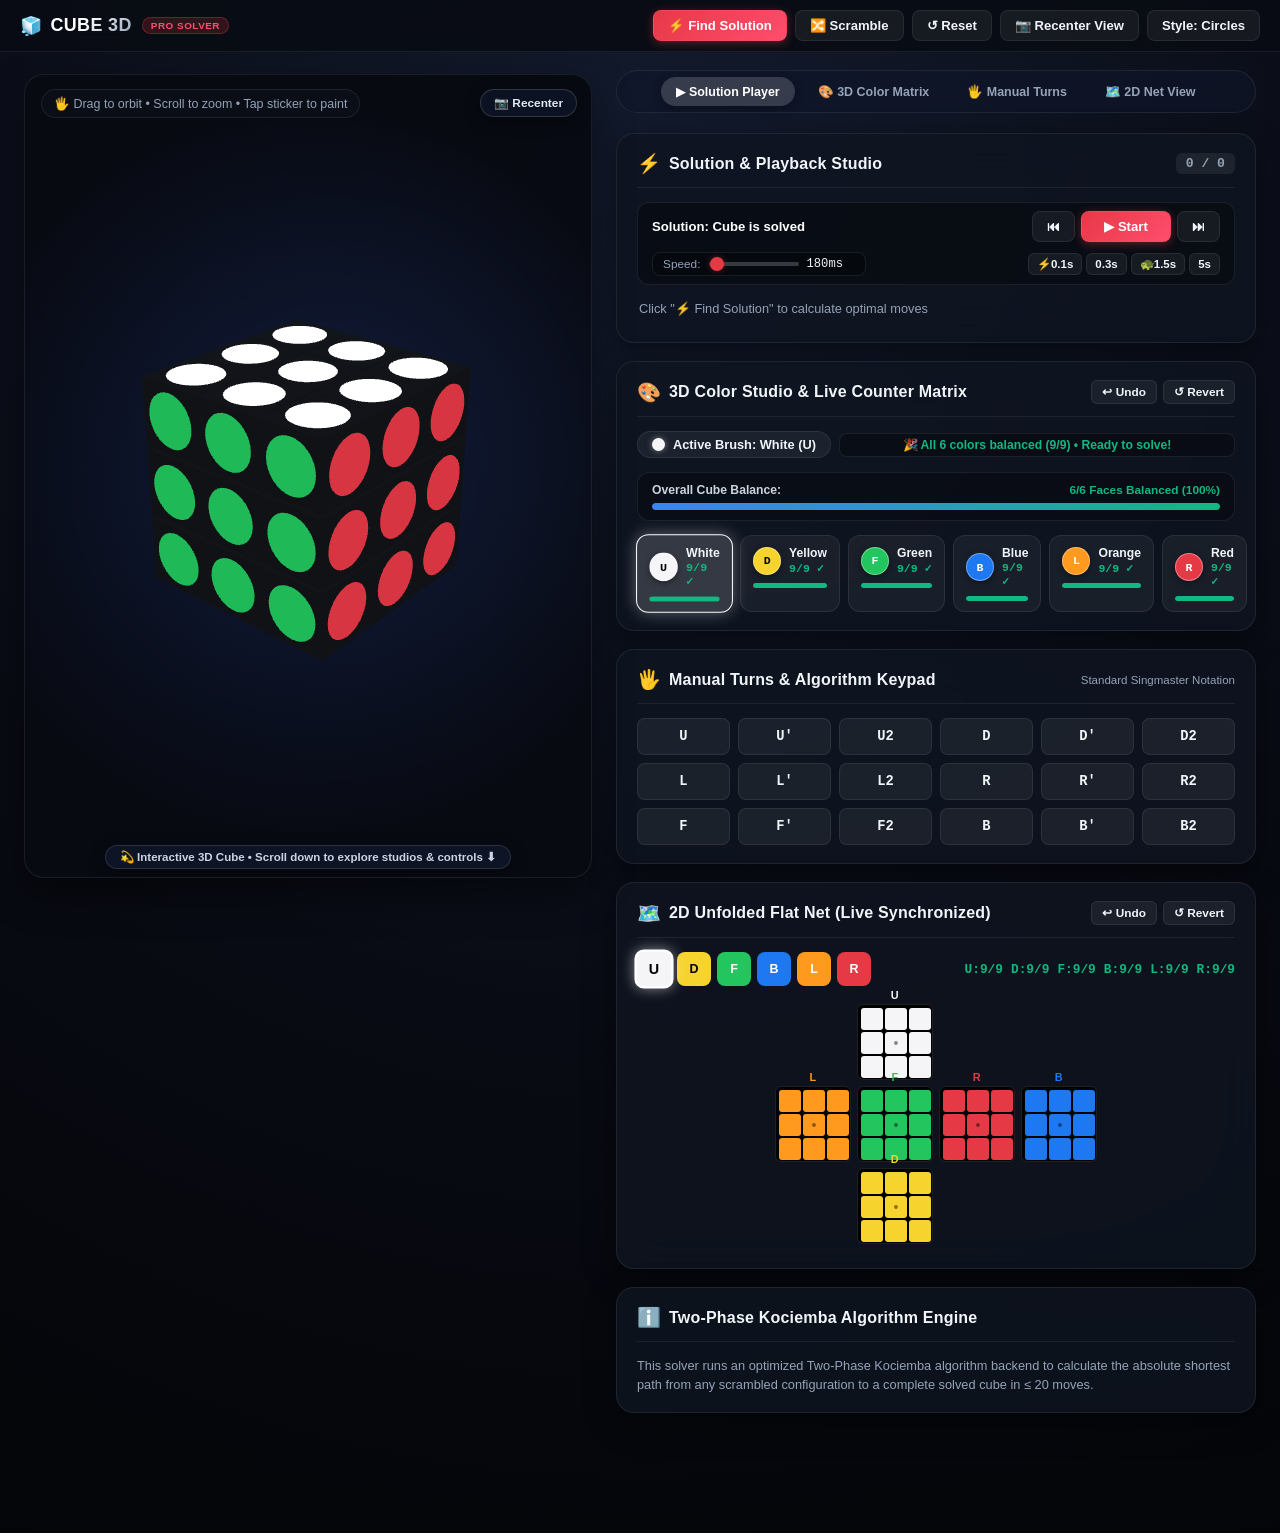
==== web/index.html @ a31930e6 "Fix 3D cube viewport at top while scrolling dynamic studio cards" ====
<!DOCTYPE html>
<html lang="en">
<head>
  <meta charset="UTF-8">
  <meta name="viewport" content="width=device-width, initial-scale=1.0, maximum-scale=1.0, user-scalable=no, viewport-fit=cover">
  <title>3D Rubik's Cube Solver &amp; Studio</title>
  <link rel="icon" href="data:image/svg+xml,<svg xmlns=%22http://www.w3.org/2000/svg%22 viewBox=%220 0 100 100%22><text y=%22.9em%22 font-size=%2290%22>🧊</text></svg>">
  <link rel="stylesheet" href="css/style.css?v=2.6">
</head>
<body>

  <!-- Sticky Top Navigation Bar -->
  <header>
    <div class="logo-group">
      <h1>🧊 <span class="logo-text">CUBE 3D</span></h1>
      <span class="logo-badge">PRO SOLVER</span>
    </div>

    <!-- Desktop Header Actions -->
    <div class="header-actions hide-mobile">
      <button class="btn btn-primary" id="btn-solve-desktop" onclick="app.solveCube()" title="Calculate optimal solution">
        ⚡ Find Solution
      </button>
      <button class="btn" onclick="app.scramble()" title="Scramble with 20 random moves">
        🔀 Scramble
      </button>
      <button class="btn" onclick="app.reset()" title="Reset cube to solved state">
        ↺ Reset
      </button>
      <button class="btn" onclick="app.cube3d.resetView()" title="Reset 3D camera angle">
        📷 Recenter View
      </button>
      <button class="btn" id="btn-sticker-style" onclick="app.toggleStickerStyle()">
        Style: Circles
      </button>
    </div>

    <!-- Mobile Header Actions -->
    <div class="header-actions show-mobile mobile-top-bar">
      <button class="btn btn-primary btn-solve-glow" id="btn-solve" onclick="app.solveCube()" title="Calculate optimal solution">
        ⚡ Solve
      </button>
      <button class="btn btn-icon" onclick="app.scramble()" title="Scramble Cube">
        🔀
      </button>
      <button class="btn btn-icon" id="btn-mobile-menu" onclick="app.toggleMobileMenu()" title="More Options">
        ⚙️
      </button>
    </div>

    <!-- Mobile Dropdown Menu -->
    <div id="mobile-menu-popup" class="mobile-menu-popup">
      <button class="mobile-menu-item" onclick="app.reset(); app.closeMobileMenu();">
        ↺ Reset to Solved
      </button>
      <button class="mobile-menu-item" onclick="app.cube3d.resetView(); app.closeMobileMenu();">
        📷 Recenter 3D View
      </button>
      <button class="mobile-menu-item" id="btn-sticker-style-mobile" onclick="app.toggleStickerStyle(); app.closeMobileMenu();">
        🎨 Sticker Style: Circles / Squares
      </button>
    </div>
  </header>

  <!-- Page Body: Sticky 3D Cube + Scrollable Studios -->
  <div id="page-body">
    <!-- Section 1: Sticky 3D Interactive Stage -->
    <section id="hero-stage">
    <div id="canvas-container">
      <div class="canvas-hint hide-mobile">🖐️ Drag to orbit • Scroll to zoom • Tap sticker to paint</div>
      <button class="floating-cam-btn" onclick="app.cube3d.resetView()" title="Center Camera View">
        📷 Recenter
      </button>
      <div id="active-move-display">•</div>
      <div id="canvas-brush-hud" class="canvas-brush-hud" style="display:none;">
        <span class="hud-swatch-dot" id="hud-swatch-dot"></span>
        <span id="hud-brush-text">Brush: White (U) • Tap 3D sticker to paint</span>
      </div>
      <div id="toast"></div>
    </div>
    <!-- Stage Bottom Bar -->
    <div class="stage-footer">
      <div class="stage-hint-pill">
        <span>💫 Interactive 3D Cube</span> • Scroll down to explore studios &amp; controls ⬇
      </div>
    </div>
  </section>

  <!-- Section 2: Dynamic Studio Cards (Scrollable & Spacious) -->
  <main id="app-studios">

    <!-- Quick-Jump Studio Navigation Bar -->
    <nav class="studio-nav-bar">
      <button class="studio-nav-pill active" onclick="app.scrollToSection('sec-solution')">
        ▶ Solution Player
      </button>
      <button class="studio-nav-pill" onclick="app.scrollToSection('sec-colors')">
        🎨 3D Color Matrix
      </button>
      <button class="studio-nav-pill" onclick="app.scrollToSection('sec-turns')">
        🖐️ Manual Turns
      </button>
      <button class="studio-nav-pill" onclick="app.scrollToSection('sec-net')">
        🗺️ 2D Net View
      </button>
    </nav>

    <!-- Studio Card 1: Solution & Playback Studio -->
    <article class="studio-card" id="sec-solution">
      <div class="studio-card-header">
        <div class="card-title-group">
          <span class="card-icon">⚡</span>
          <h2>Solution &amp; Playback Studio</h2>
        </div>
        <span class="solution-step" id="solution-step-label">0 / 0</span>
      </div>

      <div class="solution-bar-container">
        <div class="solution-bar">
          <span class="solution-info" id="solution-info-label">Solution: Ready</span>

          <div class="playback-btn-group">
            <button class="btn" onclick="app.player.stepBackward()" title="Step Backward">⏮</button>
            <button class="btn btn-primary" id="btn-play-pause" onclick="app.player.togglePlay()">▶ Start</button>
            <button class="btn" onclick="app.player.stepForward()" title="Step Forward">⏭</button>
          </div>

          <div class="speed-control">
            <label for="speed-slider" style="font-size: 0.74rem; color: var(--text-muted);">Speed:</label>
            <input type="range" class="speed-slider" id="speed-slider" min="50" max="10000" step="50" value="300">
            <span class="speed-val" id="speed-val">300ms</span>
          </div>

          <div class="speed-presets">
            <button class="btn btn-preset" onclick="app.player.setSpeed(100)">⚡0.1s</button>
            <button class="btn btn-preset" onclick="app.player.setSpeed(300)">0.3s</button>
            <button class="btn btn-preset" onclick="app.player.setSpeed(1500)">🐢1.5s</button>
            <button class="btn btn-preset hide-mobile" onclick="app.player.setSpeed(5000)">5s</button>
          </div>
        </div>

        <!-- Scrollable Move Badges Timeline -->
        <div class="moves-badges-wrapper">
          <div class="moves-badges" id="moves-badges-list">
            <span style="color: var(--text-muted); font-size: 0.8rem;">Click "⚡ Find Solution" to calculate optimal moves</span>
          </div>
        </div>
      </div>
    </article>

    <!-- Studio Card 2: Interactive 3D Color Matrix & Live Counter Hub -->
    <article class="studio-card" id="sec-colors">
      <div class="studio-card-header">
        <div class="card-title-group">
          <span class="card-icon">🎨</span>
          <h2>3D Color Studio &amp; Live Counter Matrix</h2>
        </div>
        <div class="paint3d-actions">
          <button class="btn btn-sm" id="btn-undo-3d" onclick="app.painter.undo()" disabled title="Undo last paint">↩ Undo</button>
          <button class="btn btn-sm" id="btn-revert-3d" onclick="app.painter.revertAll()" disabled title="Revert all stickers">↺ Revert</button>
        </div>
      </div>

      <!-- Active Brush & Balance Guidance Banner -->
      <div class="paint3d-top-bar">
        <div class="paint3d-brush-pill" id="paint3d-brush-info">
          <span class="brush-dot" id="brush-dot" style="background:#f5f5f7;"></span>
          <span class="brush-title" id="brush-title">Active Brush: <strong>White (U)</strong></span>
        </div>
        <div class="paint3d-balance-bar" id="paint3d-balance-msg">
          <span class="status-ok">🎉 All 6 colors balanced (9/9) • Ready to solve!</span>
        </div>
      </div>

      <!-- Overall 6-Face Balance Progress Bar -->
      <div class="total-balance-meter-container">
        <div class="total-balance-header">
          <span style="font-size: 0.76rem; font-weight: 700; color: #cbd5e1;">Overall Cube Balance:</span>
          <span style="font-size: 0.74rem; font-weight: 700; color: #10b981;" id="total-balance-label">6/6 Faces Balanced (100%)</span>
        </div>
        <div class="total-balance-track">
          <div class="total-balance-fill" id="total-balance-fill" style="width: 100%;"></div>
        </div>
      </div>

      <!-- 6 Interactive Color Cards with Dynamic Progress Meters -->
      <div class="paint3d-cards-grid" id="paint3d-cards-grid"></div>
    </article>

    <!-- Studio Card 3: Manual Turns Keypad -->
    <article class="studio-card" id="sec-turns">
      <div class="studio-card-header">
        <div class="card-title-group">
          <span class="card-icon">🖐️</span>
          <h2>Manual Turns &amp; Algorithm Keypad</h2>
        </div>
        <span style="font-size: 0.72rem; color: var(--text-muted);">Standard Singmaster Notation</span>
      </div>
      <div class="moves-grid-container">
        <div class="moves-grid" id="moves-grid"></div>
      </div>
    </article>

    <!-- Studio Card 4: 2D Flat Unfolded Net (Live Sync) -->
    <article class="studio-card" id="sec-net">
      <div class="studio-card-header">
        <div class="card-title-group">
          <span class="card-icon">🗺️</span>
          <h2>2D Unfolded Flat Net (Live Synchronized)</h2>
        </div>
        <div style="display: flex; gap: 6px;">
          <button class="btn btn-sm" id="btn-undo-paint" onclick="app.painter.undo()" disabled title="Undo last paint">↩ Undo</button>
          <button class="btn btn-sm" id="btn-revert-paint" onclick="app.painter.revertAll()" disabled title="Revert all stickers">↺ Revert</button>
        </div>
      </div>

      <div class="net-2d-embedded">
        <!-- Palette & Counters -->
        <div class="net-2d-header-row">
          <div class="paint-palette" id="palette-container"></div>
          <div class="paint-counters" id="counters-container"></div>
        </div>
        <!-- 2D Unfolded Net Grid -->
        <div id="net-2d-container"></div>
      </div>
    </article>

    <!-- Studio Card 5: Engine & Info -->
    <article class="studio-card card-info">
      <div class="studio-card-header">
        <div class="card-title-group">
          <span class="card-icon">ℹ️</span>
          <h2>Two-Phase Kociemba Algorithm Engine</h2>
        </div>
      </div>
      <p style="font-size: 0.8rem; color: var(--text-muted); line-height: 1.5;">
        This solver runs an optimized Two-Phase Kociemba algorithm backend to calculate the absolute shortest path from any scrambled configuration to a complete solved cube in ≤ 20 moves.
      </p>
    </article>

  </main>
  </div> <!-- /#page-body -->

  <!-- Floating Mobile Quick-Action Dock -->
  <aside class="floating-mobile-dock show-mobile">
    <button class="dock-btn dock-btn-primary" onclick="app.solveCube()" title="Solve Cube">
      ⚡ Solve
    </button>
    <button class="dock-btn" onclick="app.player.togglePlay()" title="Play / Pause">
      ▶ Play
    </button>
    <button class="dock-btn" onclick="app.scrollToSection('sec-colors')" title="3D Color Matrix">
      🎨 Colors
    </button>
    <button class="dock-btn" onclick="app.scrollToTop()" title="Back to 3D Cube">
      ⬆ Top
    </button>
  </aside>

  <!-- ══ CELEBRATION MODAL ══ -->
  <div id="celebration-modal" class="celebration-overlay" style="display:none;">
    <div class="celebration-card">
      <div class="celebration-emoji">🎉</div>
      <h2 class="celebration-title">Cube Solved!</h2>
      <p class="celebration-sub" id="celebration-sub">Amazing! Solved successfully.</p>
      <div class="celebration-stats" id="celebration-stats"></div>
      <div class="celebration-actions">
        <button class="btn btn-primary" onclick="app.celebrationRestart()">
          🔄 Restore Original State
        </button>
        <button class="btn btn-success" onclick="app.scrambleAndClose()">
          🔀 New Scramble
        </button>
        <button class="btn" onclick="app.closeCelebration()">
          ✕ Dismiss
        </button>
      </div>
    </div>
    <canvas id="confetti-canvas" class="confetti-canvas"></canvas>
  </div>

  <!-- Error Banner -->
  <div id="js-error-banner" style="display:none;position:fixed;top:0;left:0;right:0;background:#b91c1c;color:#fff;padding:12px;z-index:9999;font-family:monospace;font-size:13px;"></div>
  <script>
    window.onerror = function(msg, url, line) {
      var b = document.getElementById('js-error-banner');
      if (b) { b.style.display = 'block'; b.innerHTML = '<strong>JS Error:</strong> ' + msg + ' (Line ' + line + ')'; }
    };
  </script>

  <script src="js/three.min.js"></script>
  <script src="js/OrbitControls.js"></script>
  <script src="js/cube3d.js?v=2.6"></script>
  <script src="js/painter.js?v=2.6"></script>
  <script src="js/player.js?v=2.6"></script>
  <script src="js/app.js?v=2.6"></script>

</body>
</html>
---- web/css/style.css ----
:root {
  --bg: #080a12;
  --panel-bg: rgba(15, 20, 32, 0.85);
  --panel-border: rgba(255, 255, 255, 0.08);
  --accent: #e63946;
  --accent-hover: #ff4757;
  --accent-glow: rgba(230, 57, 70, 0.4);
  --text: #f1f5f9;
  --text-muted: #94a3b8;
  --success: #10b981;
  --warning: #f59e0b;
  --col-u: #f5f5f7;
  --col-d: #f6d32d;
  --col-f: #22c55e;
  --col-b: #1d78f2;
  --col-l: #ff9a1f;
  --col-r: #e63946;
}

* {
  box-sizing: border-box;
  margin: 0;
  padding: 0;
  scrollbar-width: thin;
  scrollbar-color: rgba(255, 255, 255, 0.18) rgba(0, 0, 0, 0.25);
}

/* Custom Modern Scrollbars */
::-webkit-scrollbar {
  width: 6px;
  height: 6px;
}

::-webkit-scrollbar-track {
  background: rgba(0, 0, 0, 0.25);
  border-radius: 4px;
}

::-webkit-scrollbar-thumb {
  background: rgba(255, 255, 255, 0.18);
  border-radius: 4px;
  transition: background 0.2s;
}

::-webkit-scrollbar-thumb:hover {
  background: rgba(255, 255, 255, 0.35);
}

/* ── Fluid, Scrollable, Dynamic Layout ── */
html, body {
  min-height: 100%;
  overflow-x: clip;
  overflow-y: auto;
  scroll-behavior: smooth;
  -webkit-overflow-scrolling: touch;
}

body {
  font-family: -apple-system, BlinkMacSystemFont, "Segoe UI", Roboto, Helvetica, Arial, sans-serif;
  background: radial-gradient(circle at 50% 12%, #131b2e 0%, #090b14 55%, #040508 100%);
  color: var(--text);
  display: flex;
  flex-direction: column;
  user-select: none;
}

/* ═══════════════════════════════════════════════════
   PAGE BODY: FIXED 3D VIEWPORT & SCROLLABLE STUDIOS
═══════════════════════════════════════════════════ */
#page-body {
  width: 100%;
  position: relative;
  display: block;
}

/* ═══════════════════════════════════════════════════
   STICKY TOP HEADER
═══════════════════════════════════════════════════ */
header {
  position: sticky;
  top: 0;
  padding: 10px 20px;
  display: flex;
  align-items: center;
  justify-content: space-between;
  border-bottom: 1px solid var(--panel-border);
  background: rgba(9, 12, 20, 0.94);
  backdrop-filter: blur(20px);
  z-index: 100;
  flex-shrink: 0;
}

.logo-group {
  display: flex;
  align-items: center;
  gap: 10px;
}

.logo-group h1 {
  font-size: 1.12rem;
  font-weight: 800;
  letter-spacing: 0.4px;
  display: flex;
  align-items: center;
  gap: 8px;
}

.logo-text {
  background: linear-gradient(135deg, #ffffff 40%, #94a3b8 100%);
  -webkit-background-clip: text;
  -webkit-text-fill-color: transparent;
  background-clip: text;
}

.logo-badge {
  font-size: 0.62rem;
  background: rgba(230, 57, 70, 0.18);
  color: #ff4d6d;
  padding: 2px 8px;
  border-radius: 12px;
  border: 1px solid rgba(230, 57, 70, 0.35);
  font-weight: 800;
  letter-spacing: 0.5px;
}

.header-actions {
  display: flex;
  align-items: center;
  gap: 8px;
}

/* ═══════════════════════════════════════════════════
   BUTTONS
═══════════════════════════════════════════════════ */
.btn {
  background: rgba(255, 255, 255, 0.06);
  color: var(--text);
  border: 1px solid var(--panel-border);
  padding: 7px 14px;
  border-radius: 8px;
  font-size: 0.82rem;
  cursor: pointer;
  display: inline-flex;
  align-items: center;
  justify-content: center;
  gap: 6px;
  transition: all 0.16s ease;
  font-weight: 600;
}

.btn:hover {
  background: rgba(255, 255, 255, 0.12);
  border-color: rgba(255, 255, 255, 0.2);
}

.btn:active {
  transform: scale(0.96);
}

.btn-primary {
  background: linear-gradient(135deg, #e63946 0%, #ff4d6d 100%);
  color: #fff;
  border-color: rgba(255, 77, 109, 0.5);
  box-shadow: 0 2px 10px var(--accent-glow);
}

.btn-primary:hover {
  background: linear-gradient(135deg, #ff4757 0%, #ff6b81 100%);
  box-shadow: 0 0 18px var(--accent-glow);
}

.btn-success {
  background: #10b981;
  color: #fff;
  border-color: #10b981;
}

.btn-success:hover {
  background: #059669;
  box-shadow: 0 0 16px rgba(16, 185, 129, 0.4);
}

.btn-sm {
  padding: 4px 10px !important;
  font-size: 0.74rem !important;
  border-radius: 6px !important;
}

.btn-solve-glow {
  background: linear-gradient(135deg, #e63946 0%, #ff4d6d 100%) !important;
  color: #fff !important;
  border: 1px solid rgba(255, 77, 109, 0.5) !important;
  border-radius: 20px !important;
  padding: 6px 14px !important;
  font-weight: 700 !important;
  font-size: 0.82rem !important;
  min-height: 35px;
  box-shadow: 0 3px 12px rgba(230, 57, 70, 0.45);
}

.btn-icon {
  width: 36px;
  height: 36px;
  min-width: 36px;
  border-radius: 50% !important;
  padding: 0 !important;
  display: flex;
  align-items: center;
  justify-content: center;
  background: rgba(255, 255, 255, 0.08) !important;
  border: 1px solid rgba(255, 255, 255, 0.12) !important;
  font-size: 0.95rem;
  cursor: pointer;
}

/* ═══════════════════════════════════════════════════
   SECTION 1: HERO 3D STAGE
═══════════════════════════════════════════════════ */
#hero-stage {
  position: sticky;
  top: 52px;
  z-index: 40;
  width: 100%;
  height: clamp(240px, 36vh, 320px);
  background: radial-gradient(circle at 50% 50%, rgba(30, 58, 138, 0.28) 0%, rgba(8, 10, 18, 0.98) 75%);
  display: flex;
  flex-direction: column;
  overflow: hidden;
  border-bottom: 1px solid rgba(255, 255, 255, 0.12);
  box-shadow: 0 10px 30px -4px rgba(0, 0, 0, 0.75);
}

#canvas-container {
  flex: 1;
  width: 100%;
  height: 100%;
  position: relative;
  cursor: grab;
}

#canvas-container canvas {
  width: 100% !important;
  height: 100% !important;
  display: block;
}

#canvas-container:active {
  cursor: grabbing;
}

.floating-cam-btn {
  position: absolute;
  top: 14px;
  right: 14px;
  background: rgba(15, 23, 42, 0.72);
  backdrop-filter: blur(14px);
  border: 1px solid rgba(255, 255, 255, 0.15);
  border-radius: 20px;
  padding: 6px 13px;
  font-size: 0.74rem;
  font-weight: 700;
  color: #e2e8f0;
  display: inline-flex;
  align-items: center;
  gap: 5px;
  cursor: pointer;
  z-index: 25;
  box-shadow: 0 4px 16px rgba(0, 0, 0, 0.4);
  transition: all 0.16s ease;
}

.floating-cam-btn:hover {
  background: rgba(15, 23, 42, 0.95);
  border-color: rgba(255, 255, 255, 0.3);
}

.floating-cam-btn:active {
  transform: scale(0.94);
}

.canvas-hint {
  position: absolute;
  top: 14px;
  left: 16px;
  font-size: 0.78rem;
  color: var(--text-muted);
  background: rgba(12, 16, 26, 0.75);
  padding: 6px 12px;
  border-radius: 20px;
  pointer-events: none;
  backdrop-filter: blur(8px);
  border: 1px solid var(--panel-border);
}

/* Floating HUD letter for active move */
#active-move-display {
  position: absolute;
  top: 14px;
  left: 50%;
  transform: translateX(-50%);
  font-family: monospace;
  font-size: 2rem;
  font-weight: 800;
  color: var(--accent);
  background: rgba(12, 16, 26, 0.86);
  border: 1px solid var(--panel-border);
  backdrop-filter: blur(12px);
  padding: 4px 18px;
  border-radius: 30px;
  box-shadow: 0 4px 20px rgba(0, 0, 0, 0.6);
  pointer-events: none;
  opacity: 0;
  transition: opacity 0.15s ease, transform 0.15s ease;
  z-index: 30;
}

#active-move-display.show {
  opacity: 1;
  transform: translateX(-50%) scale(1.06);
}

/* Floating Brush HUD */
.canvas-brush-hud {
  position: absolute;
  bottom: 12px;
  left: 50%;
  transform: translateX(-50%);
  background: rgba(15, 23, 42, 0.88);
  backdrop-filter: blur(14px);
  border: 1px solid rgba(255, 255, 255, 0.18);
  border-radius: 20px;
  padding: 6px 14px;
  font-size: 0.76rem;
  font-weight: 600;
  color: #f1f5f9;
  display: flex;
  align-items: center;
  gap: 7px;
  z-index: 25;
  box-shadow: 0 4px 18px rgba(0, 0, 0, 0.5);
  pointer-events: none;
  animation: fadeIn 0.2s;
  white-space: nowrap;
}

.hud-swatch-dot {
  width: 12px;
  height: 12px;
  border-radius: 50%;
  border: 1px solid #ffffff;
  display: inline-block;
  box-shadow: 0 0 6px rgba(255, 255, 255, 0.6);
}

.stage-footer {
  position: absolute;
  bottom: 8px;
  left: 0;
  right: 0;
  display: flex;
  justify-content: center;
  pointer-events: none;
  z-index: 20;
}

.stage-hint-pill {
  background: rgba(15, 23, 42, 0.85);
  backdrop-filter: blur(12px);
  border: 1px solid rgba(255, 255, 255, 0.12);
  border-radius: 20px;
  padding: 4px 14px;
  font-size: 0.72rem;
  color: #cbd5e1;
  font-weight: 600;
  box-shadow: 0 4px 16px rgba(0, 0, 0, 0.4);
}

/* ═══════════════════════════════════════════════════
   SECTION 2: DYNAMIC STUDIOS CONTAINER (SCROLLABLE)
═══════════════════════════════════════════════════ */
#app-studios {
  width: 100%;
  max-width: 960px;
  margin: 0 auto;
  padding: 20px 16px 90px;
  display: flex;
  flex-direction: column;
  gap: 18px;
}

/* Quick-Jump Studio Navigation Bar */
.studio-nav-bar {
  display: flex;
  align-items: center;
  justify-content: center;
  gap: 8px;
  flex-wrap: wrap;
  background: rgba(15, 23, 42, 0.6);
  backdrop-filter: blur(16px);
  border: 1px solid rgba(255, 255, 255, 0.08);
  border-radius: 30px;
  padding: 6px 10px;
  margin-bottom: 2px;
}

.studio-nav-pill {
  background: transparent;
  color: var(--text-muted);
  border: none;
  padding: 7px 15px;
  border-radius: 20px;
  font-size: 0.78rem;
  font-weight: 700;
  cursor: pointer;
  transition: all 0.18s ease;
  white-space: nowrap;
}

.studio-nav-pill:hover {
  color: #fff;
  background: rgba(255, 255, 255, 0.08);
}

.studio-nav-pill.active {
  background: rgba(255, 255, 255, 0.16);
  color: #fff;
  box-shadow: 0 2px 10px rgba(0, 0, 0, 0.35);
}

/* Studio Cards */
.studio-card {
  scroll-margin-top: calc(36vh + 70px);
  background: var(--panel-bg);
  border: 1px solid var(--panel-border);
  border-radius: 18px;
  padding: 18px 20px;
  backdrop-filter: blur(20px);
  box-shadow: 0 10px 32px rgba(0, 0, 0, 0.45);
  display: flex;
  flex-direction: column;
  gap: 14px;
  transition: border-color 0.2s ease;
}

.studio-card:hover {
  border-color: rgba(255, 255, 255, 0.16);
}

.studio-card-header {
  display: flex;
  align-items: center;
  justify-content: space-between;
  border-bottom: 1px solid rgba(255, 255, 255, 0.07);
  padding-bottom: 12px;
  flex-wrap: wrap;
  gap: 10px;
}

.card-title-group {
  display: flex;
  align-items: center;
  gap: 8px;
}

.card-title-group h2 {
  font-size: 1rem;
  font-weight: 700;
  color: #f1f5f9;
  letter-spacing: 0.2px;
}

.card-icon {
  font-size: 1.2rem;
}

/* ═══════════════════════════════════════════════════
   STUDIO 1: SOLUTION PLAYER
═══════════════════════════════════════════════════ */
.solution-bar-container {
  display: flex;
  flex-direction: column;
  gap: 10px;
}

.solution-bar {
  display: flex;
  align-items: center;
  justify-content: space-between;
  gap: 10px;
  background: rgba(0, 0, 0, 0.35);
  padding: 8px 14px;
  border-radius: 12px;
  border: 1px solid var(--panel-border);
  flex-wrap: wrap;
}

.solution-info {
  font-size: 0.82rem;
  font-weight: 600;
  color: #fff;
  min-width: 140px;
  white-space: nowrap;
  overflow: hidden;
  text-overflow: ellipsis;
}

.solution-step {
  font-family: monospace;
  font-size: 0.82rem;
  font-weight: 700;
  color: var(--text-muted);
  background: rgba(255, 255, 255, 0.07);
  padding: 3px 10px;
  border-radius: 6px;
}

.playback-btn-group {
  display: flex;
  align-items: center;
  gap: 6px;
}

#btn-play-pause {
  min-width: 90px;
  font-weight: 700;
}

.speed-control {
  display: flex;
  align-items: center;
  gap: 8px;
  background: rgba(0, 0, 0, 0.3);
  padding: 4px 10px;
  border-radius: 8px;
  border: 1px solid var(--panel-border);
}

.speed-slider {
  -webkit-appearance: none;
  appearance: none;
  width: 90px;
  height: 4px;
  border-radius: 2px;
  background: rgba(255, 255, 255, 0.2);
  outline: none;
  cursor: pointer;
}

.speed-slider::-webkit-slider-thumb {
  -webkit-appearance: none;
  appearance: none;
  width: 14px;
  height: 14px;
  border-radius: 50%;
  background: var(--accent);
  box-shadow: 0 0 6px var(--accent-glow);
  cursor: pointer;
}

.speed-val {
  font-family: monospace;
  font-size: 0.76rem;
  color: var(--text);
  min-width: 48px;
}

.speed-presets {
  display: flex;
  gap: 4px;
  flex-wrap: wrap;
}

.btn-preset {
  padding: 3px 8px !important;
  font-size: 0.72rem !important;
  border-radius: 6px !important;
}

.moves-badges-wrapper {
  width: 100%;
}

.moves-badges {
  display: flex;
  align-items: center;
  gap: 5px;
  overflow-x: auto;
  padding: 6px 2px 8px;
  scrollbar-width: thin;
  scrollbar-color: rgba(230, 57, 70, 0.6) rgba(255, 255, 255, 0.04);
}

.moves-badges::-webkit-scrollbar {
  height: 4px;
}

.moves-badges::-webkit-scrollbar-track {
  background: rgba(255, 255, 255, 0.04);
  border-radius: 4px;
}

.moves-badges::-webkit-scrollbar-thumb {
  background: rgba(230, 57, 70, 0.6);
  border-radius: 4px;
}

.move-badge {
  font-family: monospace;
  font-size: 0.78rem;
  font-weight: 700;
  padding: 4px 8px;
  border-radius: 6px;
  background: rgba(255, 255, 255, 0.08);
  color: var(--text-muted);
  cursor: pointer;
  flex-shrink: 0;
  transition: all 0.15s ease;
}

.move-badge:hover {
  background: rgba(255, 255, 255, 0.16);
  color: #fff;
}

.move-badge.active {
  background: var(--accent);
  color: #fff;
  box-shadow: 0 0 10px var(--accent-glow);
}

/* ═══════════════════════════════════════════════════
   STUDIO 2: 3D COLOR MATRIX & LIVE COUNTERS
═══════════════════════════════════════════════════ */
.paint3d-top-bar {
  display: flex;
  align-items: center;
  justify-content: space-between;
  gap: 8px;
  width: 100%;
  flex-wrap: wrap;
}

.paint3d-brush-pill {
  display: inline-flex;
  align-items: center;
  gap: 8px;
  background: rgba(255, 255, 255, 0.06);
  border: 1px solid var(--panel-border);
  padding: 5px 14px;
  border-radius: 20px;
  font-size: 0.8rem;
  font-weight: 600;
  color: var(--text);
}

.brush-dot {
  width: 13px;
  height: 13px;
  border-radius: 50%;
  box-shadow: 0 0 6px rgba(255, 255, 255, 0.4);
  border: 1px solid rgba(255, 255, 255, 0.6);
  display: inline-block;
  flex-shrink: 0;
}

.paint3d-balance-bar {
  font-size: 0.76rem;
  font-weight: 600;
  text-align: center;
  padding: 4px 12px;
  border-radius: 8px;
  background: rgba(0, 0, 0, 0.3);
  border: 1px solid var(--panel-border);
  flex: 1;
  min-width: 200px;
}

.status-ok { color: #10b981; }
.status-warn { color: #f59e0b; }

.paint3d-actions {
  display: flex;
  gap: 6px;
  align-items: center;
}

/* Total Balance Meter */
.total-balance-meter-container {
  background: rgba(0, 0, 0, 0.3);
  border: 1px solid rgba(255, 255, 255, 0.08);
  border-radius: 12px;
  padding: 10px 14px;
  display: flex;
  flex-direction: column;
  gap: 6px;
}

.total-balance-header {
  display: flex;
  align-items: center;
  justify-content: space-between;
}

.total-balance-track {
  width: 100%;
  height: 7px;
  background: rgba(255, 255, 255, 0.08);
  border-radius: 4px;
  overflow: hidden;
}

.total-balance-fill {
  height: 100%;
  border-radius: 4px;
  background: linear-gradient(90deg, #3b82f6, #10b981);
  transition: width 0.35s ease;
  box-shadow: 0 0 10px rgba(16, 185, 129, 0.5);
}

/* 6 Interactive Color Cards Grid */
.paint3d-cards-grid {
  display: grid;
  grid-template-columns: repeat(6, 1fr);
  gap: 8px;
  width: 100%;
}

.paint3d-color-card {
  display: flex;
  flex-direction: column;
  gap: 8px;
  padding: 10px 12px;
  background: rgba(255, 255, 255, 0.05);
  border: 1.5px solid rgba(255, 255, 255, 0.08);
  border-radius: 12px;
  cursor: pointer;
  transition: all 0.18s cubic-bezier(0.16, 1, 0.3, 1);
  user-select: none;
}

.paint3d-color-card:hover {
  background: rgba(255, 255, 255, 0.1);
  border-color: rgba(255, 255, 255, 0.22);
  transform: translateY(-2px);
}

.paint3d-color-card:active {
  transform: scale(0.96);
}

.paint3d-color-card.selected {
  border-color: #ffffff !important;
  background: rgba(255, 255, 255, 0.16) !important;
  box-shadow: 0 0 16px rgba(255, 255, 255, 0.35);
  transform: scale(1.02);
}

.color-card-top {
  display: flex;
  align-items: center;
  gap: 8px;
}

.color-card-swatch {
  width: 28px;
  height: 28px;
  min-width: 28px;
  border-radius: 50%;
  border: 1.5px solid rgba(255, 255, 255, 0.35);
  display: flex;
  align-items: center;
  justify-content: center;
  box-shadow: 0 2px 6px rgba(0, 0, 0, 0.4);
}

.color-key-badge {
  font-size: 0.72rem;
  font-weight: 800;
  font-family: monospace;
}

.color-card-meta {
  display: flex;
  flex-direction: column;
  min-width: 0;
  flex: 1;
}

.color-card-name {
  font-size: 0.76rem;
  font-weight: 700;
  color: #f1f5f9;
  white-space: nowrap;
  overflow: hidden;
  text-overflow: ellipsis;
}

.color-card-count {
  font-size: 0.72rem;
  font-family: monospace;
  font-weight: 700;
  margin-top: 1px;
}

.color-card-count.count-ok { color: #10b981; }
.color-card-count.count-under { color: #f59e0b; }
.color-card-count.count-over { color: #ef4444; }
.color-card-count .chk { color: #10b981; font-weight: 800; }
.color-card-count .diff { font-size: 0.65rem; opacity: 0.9; }

.color-progress-track {
  width: 100%;
  height: 5px;
  background: rgba(255, 255, 255, 0.1);
  border-radius: 3px;
  overflow: hidden;
}

.color-progress-fill {
  height: 100%;
  border-radius: 3px;
  transition: width 0.3s cubic-bezier(0.16, 1, 0.3, 1), background-color 0.3s;
}

.fill-ok { background: #10b981; box-shadow: 0 0 8px rgba(16, 185, 129, 0.6); }
.fill-under { background: #f59e0b; }
.fill-over { background: #ef4444; }

/* ═══════════════════════════════════════════════════
   STUDIO 3: MANUAL TURNS KEYPAD
═══════════════════════════════════════════════════ */
.moves-grid-container {
  width: 100%;
}

.moves-grid {
  display: grid;
  grid-template-columns: repeat(6, 1fr);
  gap: 8px;
  width: 100%;
}

.move-btn {
  background: rgba(255, 255, 255, 0.06);
  color: var(--text);
  border: 1px solid var(--panel-border);
  font-family: monospace;
  font-weight: 700;
  font-size: 0.86rem;
  padding: 10px 0;
  border-radius: 8px;
  cursor: pointer;
  text-align: center;
  transition: all 0.15s ease;
}

.move-btn:hover {
  background: rgba(255, 255, 255, 0.16);
  border-color: rgba(255, 255, 255, 0.28);
  transform: translateY(-2px);
}

.move-btn:active {
  transform: scale(0.94);
  background: rgba(255, 255, 255, 0.22);
}

/* ═══════════════════════════════════════════════════
   STUDIO 4: 2D UNFOLDED NET
═══════════════════════════════════════════════════ */
.net-2d-embedded {
  display: flex;
  flex-direction: column;
  align-items: center;
  gap: 12px;
  width: 100%;
}

.net-2d-header-row {
  display: flex;
  align-items: center;
  justify-content: space-between;
  width: 100%;
  flex-wrap: wrap;
  gap: 10px;
}

.paint-palette {
  display: flex;
  gap: 6px;
}

.palette-btn {
  width: 34px;
  height: 34px;
  border-radius: 8px;
  border: 2px solid transparent;
  cursor: pointer;
  font-weight: 700;
  font-size: 0.78rem;
  display: flex;
  align-items: center;
  justify-content: center;
  transition: transform 0.15s, border-color 0.15s;
}

.palette-btn:hover {
  transform: scale(1.1);
}

.palette-btn.selected {
  border-color: #fff;
  transform: scale(1.15);
  box-shadow: 0 0 12px rgba(255, 255, 255, 0.5);
}

.paint-counters {
  display: flex;
  gap: 8px;
  font-family: monospace;
  font-size: 0.8rem;
}

.counter-item {
  display: flex;
  align-items: center;
  gap: 3px;
  font-weight: 700;
}

.counter-item.ok { color: var(--success); }
.counter-item.bad { color: #ef4444; }

.net-2d-grid {
  display: grid;
  grid-template-columns: repeat(4, 76px);
  grid-template-rows: repeat(3, 76px);
  gap: 6px;
  justify-content: center;
  margin: 6px 0;
}

.net-2d-face {
  display: grid;
  grid-template-columns: repeat(3, 22px);
  grid-template-rows: repeat(3, 22px);
  gap: 2px;
  background: #000;
  padding: 3px;
  border-radius: 6px;
  border: 1px solid rgba(255, 255, 255, 0.12);
  position: relative;
}

.net-2d-label {
  position: absolute;
  top: -16px;
  left: 0;
  right: 0;
  text-align: center;
  font-size: 0.68rem;
  font-weight: 700;
  letter-spacing: 0.5px;
}

.net-2d-cell {
  width: 22px;
  height: 22px;
  border-radius: 3px;
  cursor: pointer;
  transition: transform 0.1s, box-shadow 0.1s;
}

.net-2d-cell:hover:not(.locked) {
  transform: scale(1.18);
  box-shadow: 0 0 8px rgba(255, 255, 255, 0.6);
  z-index: 2;
}

.net-2d-cell.locked {
  cursor: default;
  position: relative;
}

.net-2d-cell.locked::after {
  content: '•';
  position: absolute;
  inset: 0;
  display: flex;
  align-items: center;
  justify-content: center;
  font-size: 14px;
  color: rgba(0, 0, 0, 0.45);
}

/* ═══════════════════════════════════════════════════
   FLOATING MOBILE DOCK
═══════════════════════════════════════════════════ */
.floating-mobile-dock {
  position: fixed;
  bottom: 16px;
  left: 50%;
  transform: translateX(-50%);
  z-index: 90;
  display: flex;
  align-items: center;
  gap: 8px;
  background: rgba(14, 18, 30, 0.94);
  backdrop-filter: blur(24px);
  border: 1px solid rgba(255, 255, 255, 0.16);
  border-radius: 30px;
  padding: 6px 14px;
  box-shadow: 0 10px 36px rgba(0, 0, 0, 0.7);
}

.dock-btn {
  background: rgba(255, 255, 255, 0.08);
  color: #f1f5f9;
  border: 1px solid rgba(255, 255, 255, 0.12);
  border-radius: 20px;
  padding: 7px 14px;
  font-size: 0.78rem;
  font-weight: 700;
  cursor: pointer;
  transition: all 0.15s ease;
  white-space: nowrap;
}

.dock-btn-primary {
  background: linear-gradient(135deg, #e63946 0%, #ff4d6d 100%) !important;
  border-color: rgba(255, 77, 109, 0.5) !important;
  box-shadow: 0 2px 10px rgba(230, 57, 70, 0.45);
}

.dock-btn:active {
  transform: scale(0.94);
}

/* ═══════════════════════════════════════════════════
   ANIMATIONS & MODALS
═══════════════════════════════════════════════════ */
@keyframes pulseAttention {
  0% { box-shadow: 0 0 6px 1px rgba(230, 57, 70, 0.6); transform: scale(1.02); }
  100% { box-shadow: 0 0 20px 6px rgba(230, 57, 70, 0.95); transform: scale(1.08); }
}

.pulse-attention {
  animation: pulseAttention 0.7s ease-in-out infinite alternate !important;
  border-color: #ff4757 !important;
}

@keyframes shakeBtn {
  0%, 100% { transform: translateX(0); }
  20%, 60% { transform: translateX(-4px); }
  40%, 80% { transform: translateX(4px); }
}

.shake-attention {
  animation: shakeBtn 0.35s ease-in-out;
}

@keyframes fadeIn {
  from { opacity: 0; transform: translateY(-6px); }
  to { opacity: 1; transform: translateY(0); }
}

/* Notification Toast */
#toast {
  position: fixed;
  top: 60px;
  left: 50%;
  transform: translateX(-50%);
  width: calc(100% - 28px);
  max-width: 440px;
  padding: 10px 18px;
  background: rgba(15, 18, 26, 0.94);
  border: 1px solid var(--panel-border);
  backdrop-filter: blur(14px);
  border-radius: 10px;
  font-size: 0.84rem;
  font-weight: 500;
  color: var(--text);
  box-shadow: 0 10px 30px rgba(0, 0, 0, 0.6);
  z-index: 1000;
  display: none;
  text-align: center;
  animation: fadeIn 0.2s;
}

#toast.success { border-color: var(--success); }
#toast.error { border-color: #ef4444; }

/* ── Celebration Modal ── */
.celebration-overlay {
  position: fixed;
  inset: 0;
  z-index: 200;
  display: flex;
  align-items: center;
  justify-content: center;
  background: rgba(0, 0, 0, 0.82);
  backdrop-filter: blur(10px);
  animation: fadeIn 0.3s ease-out;
}

.confetti-canvas {
  position: absolute;
  inset: 0;
  width: 100%;
  height: 100%;
  pointer-events: none;
  z-index: 0;
}

.celebration-card {
  position: relative;
  z-index: 1;
  background: linear-gradient(135deg, #0f131e 0%, #14192b 60%, #1a1030 100%);
  border: 1px solid rgba(230, 57, 70, 0.4);
  border-radius: 20px;
  padding: 36px 40px 28px;
  max-width: 420px;
  width: 92vw;
  text-align: center;
  box-shadow: 0 0 60px rgba(230, 57, 70, 0.25), 0 24px 64px rgba(0,0,0,0.7);
  animation: fadeIn 0.35s cubic-bezier(0.34, 1.56, 0.64, 1);
}

.celebration-emoji {
  font-size: 4rem;
  line-height: 1;
  margin-bottom: 12px;
}

.celebration-title {
  font-size: 2rem;
  font-weight: 800;
  background: linear-gradient(135deg, #fbbf24, #f59e0b, #ef4444);
  -webkit-background-clip: text;
  -webkit-text-fill-color: transparent;
  background-clip: text;
  margin-bottom: 8px;
}

.celebration-sub {
  font-size: 0.92rem;
  color: var(--text-muted);
  margin-bottom: 16px;
  line-height: 1.5;
}

.celebration-stats {
  display: flex;
  gap: 12px;
  justify-content: center;
  margin-bottom: 24px;
  flex-wrap: wrap;
}

.celeb-stat {
  background: rgba(255, 255, 255, 0.06);
  border: 1px solid var(--panel-border);
  border-radius: 10px;
  padding: 10px 18px;
  display: flex;
  flex-direction: column;
  align-items: center;
  gap: 2px;
  min-width: 80px;
}

.celeb-stat-value {
  font-size: 1.5rem;
  font-weight: 800;
  color: var(--accent);
  font-family: monospace;
}

.celeb-stat-label {
  font-size: 0.68rem;
  color: var(--text-muted);
  text-transform: uppercase;
}

.celebration-actions {
  display: flex;
  gap: 10px;
  justify-content: center;
  flex-wrap: wrap;
}

.celebration-actions .btn {
  padding: 8px 18px;
  font-size: 0.85rem;
  border-radius: 10px;
}

/* ═══════════════════════════════════════════════════
   RESPONSIVE LAYOUTS
═══════════════════════════════════════════════════ */
.hide-mobile { display: inherit; }
.show-mobile { display: none !important; }

.mobile-menu-popup { display: none; }

/* ── Desktop & Large Screens (≥901px): Two-Column Layout (Sticky 3D Stage on Left, Scrollable Studios on Right) ── */
@media (min-width: 901px) {
  #page-body {
    display: flex;
    flex-direction: row;
    align-items: flex-start;
    max-width: 1440px;
    margin: 0 auto;
    gap: 24px;
    padding: 18px 24px 60px;
  }

  #hero-stage {
    position: sticky;
    top: 74px;
    flex: 1.18;
    height: calc(100vh - 96px);
    min-height: 520px;
    max-height: 860px;
    border-radius: 20px;
    border: 1px solid var(--panel-border);
    box-shadow: 0 16px 40px rgba(0, 0, 0, 0.45);
  }

  #app-studios {
    flex: 1;
    max-width: 640px;
    width: 100%;
    margin: 0;
    padding: 0 0 60px 0;
    gap: 18px;
  }

  .studio-card {
    scroll-margin-top: 80px;
  }
}

/* ── Mobile & Tablet (≤900px): Fixed 3D Viewport on Top, Scrollable Studios Below ── */
@media (max-width: 900px) {
  .hide-mobile { display: none !important; }
  .show-mobile { display: inline-flex !important; }

  header {
    height: 52px;
    padding: 0 14px;
  }

  .logo-group h1 { font-size: 0.95rem; }
  .logo-badge { font-size: 0.58rem; padding: 2px 6px; }

  #hero-stage {
    position: sticky;
    top: 52px;
    z-index: 40;
    width: 100%;
    height: clamp(240px, 36vh, 320px);
    border-bottom: 1px solid rgba(255, 255, 255, 0.12);
    box-shadow: 0 10px 28px -4px rgba(0, 0, 0, 0.8);
  }

  .stage-footer {
    display: none;
  }

  .floating-cam-btn {
    top: 8px;
    right: 8px;
    padding: 5px 9px;
    font-size: 0.72rem;
  }

  #app-studios {
    position: relative;
    z-index: 10;
    padding: 14px 12px 95px;
    gap: 14px;
  }

  .studio-nav-bar {
    justify-content: flex-start;
    flex-wrap: nowrap;
    overflow-x: auto;
    scrollbar-width: none;
    padding: 6px 8px;
    gap: 6px;
    border-radius: 20px;
  }
  .studio-nav-bar::-webkit-scrollbar {
    display: none;
  }
  .studio-nav-pill {
    flex-shrink: 0;
    padding: 6px 12px;
    font-size: 0.76rem;
    white-space: nowrap;
  }

  .studio-card {
    padding: 14px 14px;
    border-radius: 14px;
    gap: 12px;
    scroll-margin-top: calc(36vh + 65px);
  }

  .studio-card-header h2 {
    font-size: 0.92rem;
  }

  .paint3d-cards-grid {
    grid-template-columns: repeat(3, 1fr);
    gap: 6px;
  }

  .paint3d-color-card {
    padding: 8px 8px;
    gap: 6px;
    border-radius: 10px;
  }

  .color-card-swatch {
    width: 24px;
    height: 24px;
    min-width: 24px;
  }

  .color-card-name { font-size: 0.72rem; }
  .color-card-count { font-size: 0.68rem; }

  .moves-grid {
    grid-template-columns: repeat(6, 1fr);
    gap: 6px;
  }

  .move-btn {
    padding: 9px 0;
    font-size: 0.82rem;
  }

  .net-2d-grid {
    grid-template-columns: repeat(4, 66px);
    grid-template-rows: repeat(3, 66px);
    gap: 4px;
  }

  .net-2d-face {
    grid-template-columns: repeat(3, 19px);
    grid-template-rows: repeat(3, 19px);
  }

  .net-2d-cell {
    width: 19px;
    height: 19px;
  }

  /* Dropdown Menu on Mobile */
  .mobile-menu-popup {
    position: absolute;
    top: 54px;
    right: 12px;
    background: rgba(17, 24, 39, 0.97);
    backdrop-filter: blur(24px);
    border: 1px solid rgba(255, 255, 255, 0.14);
    border-radius: 14px;
    box-shadow: 0 12px 36px rgba(0, 0, 0, 0.7);
    padding: 6px;
    display: none;
    flex-direction: column;
    gap: 2px;
    z-index: 150;
    min-width: 200px;
  }

  .mobile-menu-popup.show {
    display: flex !important;
  }

  .mobile-menu-item {
    background: transparent;
    color: var(--text);
    border: none;
    padding: 10px 14px;
    border-radius: 8px;
    font-size: 0.82rem;
    font-weight: 600;
    text-align: left;
    display: flex;
    align-items: center;
    gap: 8px;
    cursor: pointer;
  }

  .mobile-menu-item:active {
    background: rgba(255, 255, 255, 0.12);
  }
}

/* ── Landscape Mobile (≤900px and max-height 550px): Side-by-Side ── */
@media (max-width: 900px) and (orientation: landscape) and (max-height: 550px) {
  #page-body {
    display: flex;
    flex-direction: row;
    align-items: flex-start;
    padding: 8px 12px 60px;
    gap: 14px;
  }

  #hero-stage {
    position: sticky;
    top: 52px;
    width: 48%;
    height: calc(100vh - 60px);
    min-height: auto;
    max-height: none;
    border-radius: 14px;
    border-right: 1px solid rgba(255, 255, 255, 0.12);
    border-bottom: none;
  }

  #app-studios {
    width: 52%;
    padding: 0 0 70px 0;
  }

  .studio-card {
    scroll-margin-top: 60px;
  }
}

/* ── Extra Small Phones (≤380px) ── */
@media (max-width: 380px) {
  .logo-group h1 { font-size: 0.82rem; }
  .btn-solve-glow { padding: 5px 10px !important; font-size: 0.75rem !important; }
  .btn-icon { width: 32px; height: 32px; min-width: 32px; font-size: 0.85rem; }

  .paint3d-cards-grid {
    grid-template-columns: repeat(2, 1fr);
  }

  .net-2d-grid {
    grid-template-columns: repeat(4, 58px);
    grid-template-rows: repeat(3, 58px);
    gap: 3px;
  }

  .net-2d-face {
    grid-template-columns: repeat(3, 16px);
    grid-template-rows: repeat(3, 16px);
  }

  .net-2d-cell {
    width: 16px;
    height: 16px;
  }

  .dock-btn {
    padding: 6px 10px;
    font-size: 0.72rem;
  }
}
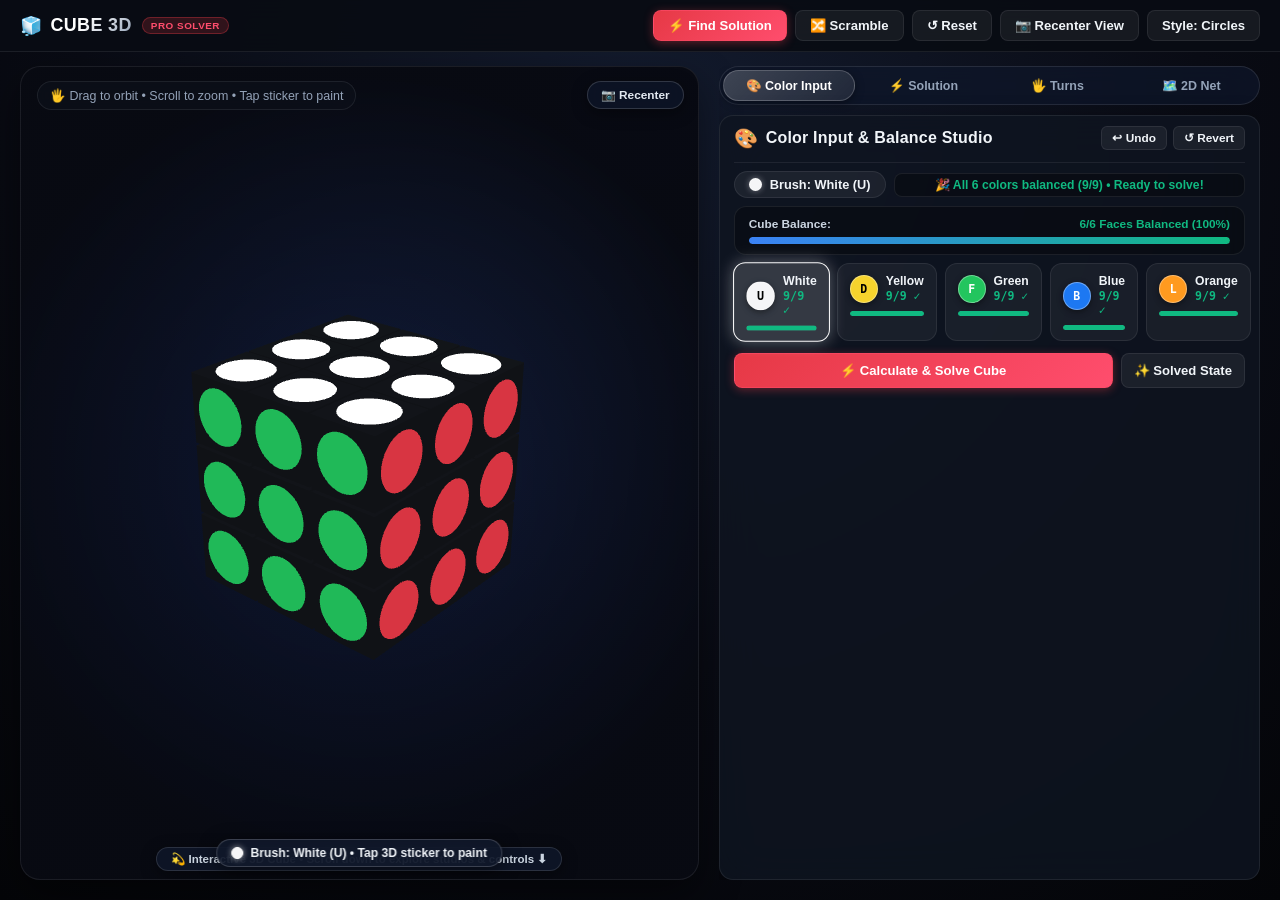
==== commit 7ae99c04: "Eliminate unnecessary scrolling and fit color input and 3D cube seamlessly in viewport" ====
--- a/web/index.html
+++ b/web/index.html
@@ -5,7 +5,7 @@
   <meta name="viewport" content="width=device-width, initial-scale=1.0, maximum-scale=1.0, user-scalable=no, viewport-fit=cover">
   <title>3D Rubik's Cube Solver &amp; Studio</title>
   <link rel="icon" href="data:image/svg+xml,<svg xmlns=%22http://www.w3.org/2000/svg%22 viewBox=%220 0 100 100%22><text y=%22.9em%22 font-size=%2290%22>🧊</text></svg>">
-  <link rel="stylesheet" href="css/style.css?v=2.6">
+  <link rel="stylesheet" href="css/style.css?v=2.7">
 </head>
 <body>
 
@@ -86,27 +86,76 @@
     </div>
   </section>
 
-  <!-- Section 2: Dynamic Studio Cards (Scrollable & Spacious) -->
+  <!-- Section 2: Studio Controller & Active Panel (Fitted, Zero Unnecessary Scroll) -->
   <main id="app-studios">
 
-    <!-- Quick-Jump Studio Navigation Bar -->
-    <nav class="studio-nav-bar">
-      <button class="studio-nav-pill active" onclick="app.scrollToSection('sec-solution')">
-        ▶ Solution Player
-      </button>
-      <button class="studio-nav-pill" onclick="app.scrollToSection('sec-colors')">
-        🎨 3D Color Matrix
-      </button>
-      <button class="studio-nav-pill" onclick="app.scrollToSection('sec-turns')">
-        🖐️ Manual Turns
-      </button>
-      <button class="studio-nav-pill" onclick="app.scrollToSection('sec-net')">
-        🗺️ 2D Net View
+    <!-- Studio Mode Switcher Tabs -->
+    <nav class="studio-nav-bar" id="studio-tabs">
+      <button class="studio-nav-pill active" id="tab-pill-colors" onclick="app.switchTab('colors')">
+        🎨 Color Input
+      </button>
+      <button class="studio-nav-pill" id="tab-pill-solution" onclick="app.switchTab('solution')">
+        ⚡ Solution
+      </button>
+      <button class="studio-nav-pill" id="tab-pill-turns" onclick="app.switchTab('turns')">
+        🖐️ Turns
+      </button>
+      <button class="studio-nav-pill" id="tab-pill-net" onclick="app.switchTab('net')">
+        🗺️ 2D Net
       </button>
     </nav>
 
-    <!-- Studio Card 1: Solution & Playback Studio -->
-    <article class="studio-card" id="sec-solution">
+    <!-- Studio Tab 1: Color Input & Live Counter Matrix (Default) -->
+    <article class="studio-card" id="sec-colors">
+      <div class="studio-card-header">
+        <div class="card-title-group">
+          <span class="card-icon">🎨</span>
+          <h2>Color Input &amp; Balance Studio</h2>
+        </div>
+        <div class="paint3d-actions">
+          <button class="btn btn-sm" id="btn-undo-3d" onclick="app.painter.undo()" disabled title="Undo last paint">↩ Undo</button>
+          <button class="btn btn-sm" id="btn-revert-3d" onclick="app.painter.revertAll()" disabled title="Revert all stickers">↺ Revert</button>
+        </div>
+      </div>
+
+      <!-- Active Brush & Balance Guidance Banner -->
+      <div class="paint3d-top-bar">
+        <div class="paint3d-brush-pill" id="paint3d-brush-info">
+          <span class="brush-dot" id="brush-dot" style="background:#f5f5f7;"></span>
+          <span class="brush-title" id="brush-title">Brush: <strong>White (U)</strong> • Tap 3D sticker to paint</span>
+        </div>
+        <div class="paint3d-balance-bar" id="paint3d-balance-msg">
+          <span class="status-ok">🎉 All 6 colors balanced (9/9) • Ready to solve!</span>
+        </div>
+      </div>
+
+      <!-- Overall 6-Face Balance Progress Bar -->
+      <div class="total-balance-meter-container">
+        <div class="total-balance-header">
+          <span style="font-size: 0.74rem; font-weight: 700; color: #cbd5e1;">Cube Balance:</span>
+          <span style="font-size: 0.74rem; font-weight: 700; color: #10b981;" id="total-balance-label">6/6 Faces Balanced (100%)</span>
+        </div>
+        <div class="total-balance-track">
+          <div class="total-balance-fill" id="total-balance-fill" style="width: 100%;"></div>
+        </div>
+      </div>
+
+      <!-- 6 Interactive Color Cards with Dynamic Progress Meters -->
+      <div class="paint3d-cards-grid" id="paint3d-cards-grid"></div>
+
+      <!-- Actions Bar in Color Studio -->
+      <div class="studio-card-actions">
+        <button class="btn btn-primary" onclick="app.solveCube()" style="flex:1; padding: 9px 14px; font-weight:700;">
+          ⚡ Calculate &amp; Solve Cube
+        </button>
+        <button class="btn" onclick="app.resetToSolved()" style="padding: 9px 12px;" title="Reset cube to solved colors">
+          ✨ Solved State
+        </button>
+      </div>
+    </article>
+
+    <!-- Studio Tab 2: Solution & Playback Studio -->
+    <article class="studio-card tab-hidden" id="sec-solution" style="display:none;">
       <div class="studio-card-header">
         <div class="card-title-group">
           <span class="card-icon">⚡</span>
@@ -142,67 +191,48 @@
         <!-- Scrollable Move Badges Timeline -->
         <div class="moves-badges-wrapper">
           <div class="moves-badges" id="moves-badges-list">
-            <span style="color: var(--text-muted); font-size: 0.8rem;">Click "⚡ Find Solution" to calculate optimal moves</span>
+            <span style="color: var(--text-muted); font-size: 0.8rem;">Click "⚡ Calculate &amp; Solve" to load moves</span>
           </div>
         </div>
       </div>
+
+      <div class="studio-card-actions">
+        <button class="btn" onclick="app.switchTab('colors')">
+          🎨 Back to Color Input
+        </button>
+        <button class="btn" onclick="app.switchTab('turns')">
+          🖐️ Manual Turns
+        </button>
+      </div>
     </article>
 
-    <!-- Studio Card 2: Interactive 3D Color Matrix & Live Counter Hub -->
-    <article class="studio-card" id="sec-colors">
-      <div class="studio-card-header">
-        <div class="card-title-group">
-          <span class="card-icon">🎨</span>
-          <h2>3D Color Studio &amp; Live Counter Matrix</h2>
-        </div>
-        <div class="paint3d-actions">
-          <button class="btn btn-sm" id="btn-undo-3d" onclick="app.painter.undo()" disabled title="Undo last paint">↩ Undo</button>
-          <button class="btn btn-sm" id="btn-revert-3d" onclick="app.painter.revertAll()" disabled title="Revert all stickers">↺ Revert</button>
-        </div>
-      </div>
-
-      <!-- Active Brush & Balance Guidance Banner -->
-      <div class="paint3d-top-bar">
-        <div class="paint3d-brush-pill" id="paint3d-brush-info">
-          <span class="brush-dot" id="brush-dot" style="background:#f5f5f7;"></span>
-          <span class="brush-title" id="brush-title">Active Brush: <strong>White (U)</strong></span>
-        </div>
-        <div class="paint3d-balance-bar" id="paint3d-balance-msg">
-          <span class="status-ok">🎉 All 6 colors balanced (9/9) • Ready to solve!</span>
-        </div>
-      </div>
-
-      <!-- Overall 6-Face Balance Progress Bar -->
-      <div class="total-balance-meter-container">
-        <div class="total-balance-header">
-          <span style="font-size: 0.76rem; font-weight: 700; color: #cbd5e1;">Overall Cube Balance:</span>
-          <span style="font-size: 0.74rem; font-weight: 700; color: #10b981;" id="total-balance-label">6/6 Faces Balanced (100%)</span>
-        </div>
-        <div class="total-balance-track">
-          <div class="total-balance-fill" id="total-balance-fill" style="width: 100%;"></div>
-        </div>
-      </div>
-
-      <!-- 6 Interactive Color Cards with Dynamic Progress Meters -->
-      <div class="paint3d-cards-grid" id="paint3d-cards-grid"></div>
-    </article>
-
-    <!-- Studio Card 3: Manual Turns Keypad -->
-    <article class="studio-card" id="sec-turns">
+    <!-- Studio Tab 3: Manual Turns Keypad -->
+    <article class="studio-card tab-hidden" id="sec-turns" style="display:none;">
       <div class="studio-card-header">
         <div class="card-title-group">
           <span class="card-icon">🖐️</span>
           <h2>Manual Turns &amp; Algorithm Keypad</h2>
         </div>
-        <span style="font-size: 0.72rem; color: var(--text-muted);">Standard Singmaster Notation</span>
+        <span style="font-size: 0.72rem; color: var(--text-muted);">Singmaster Notation</span>
       </div>
       <div class="moves-grid-container">
         <div class="moves-grid" id="moves-grid"></div>
       </div>
+      <div class="studio-card-actions">
+        <button class="btn btn-primary" onclick="app.solveCube()" style="flex:1;">
+          ⚡ Solve This State
+        </button>
+        <button class="btn" onclick="app.scramble()">
+          🔀 Scramble
+        </button>
+        <button class="btn" onclick="app.resetToSolved()">
+          ↺ Reset
+        </button>
+      </div>
     </article>
 
-    <!-- Studio Card 4: 2D Flat Unfolded Net (Live Sync) -->
-    <article class="studio-card" id="sec-net">
+    <!-- Studio Tab 4: 2D Flat Unfolded Net -->
+    <article class="studio-card tab-hidden" id="sec-net" style="display:none;">
       <div class="studio-card-header">
         <div class="card-title-group">
           <span class="card-icon">🗺️</span>
@@ -225,37 +255,10 @@
       </div>
     </article>
 
-    <!-- Studio Card 5: Engine & Info -->
-    <article class="studio-card card-info">
-      <div class="studio-card-header">
-        <div class="card-title-group">
-          <span class="card-icon">ℹ️</span>
-          <h2>Two-Phase Kociemba Algorithm Engine</h2>
-        </div>
-      </div>
-      <p style="font-size: 0.8rem; color: var(--text-muted); line-height: 1.5;">
-        This solver runs an optimized Two-Phase Kociemba algorithm backend to calculate the absolute shortest path from any scrambled configuration to a complete solved cube in ≤ 20 moves.
-      </p>
-    </article>
-
   </main>
   </div> <!-- /#page-body -->
 
-  <!-- Floating Mobile Quick-Action Dock -->
-  <aside class="floating-mobile-dock show-mobile">
-    <button class="dock-btn dock-btn-primary" onclick="app.solveCube()" title="Solve Cube">
-      ⚡ Solve
-    </button>
-    <button class="dock-btn" onclick="app.player.togglePlay()" title="Play / Pause">
-      ▶ Play
-    </button>
-    <button class="dock-btn" onclick="app.scrollToSection('sec-colors')" title="3D Color Matrix">
-      🎨 Colors
-    </button>
-    <button class="dock-btn" onclick="app.scrollToTop()" title="Back to 3D Cube">
-      ⬆ Top
-    </button>
-  </aside>
+
 
   <!-- ══ CELEBRATION MODAL ══ -->
   <div id="celebration-modal" class="celebration-overlay" style="display:none;">
@@ -290,10 +293,10 @@
 
   <script src="js/three.min.js"></script>
   <script src="js/OrbitControls.js"></script>
-  <script src="js/cube3d.js?v=2.6"></script>
-  <script src="js/painter.js?v=2.6"></script>
-  <script src="js/player.js?v=2.6"></script>
-  <script src="js/app.js?v=2.6"></script>
+  <script src="js/cube3d.js?v=2.7"></script>
+  <script src="js/painter.js?v=2.7"></script>
+  <script src="js/player.js?v=2.7"></script>
+  <script src="js/app.js?v=2.7"></script>
 
 </body>
 </html>
--- a/web/css/style.css
+++ b/web/css/style.css
@@ -46,13 +46,13 @@
   background: rgba(255, 255, 255, 0.35);
 }
 
-/* ── Fluid, Scrollable, Dynamic Layout ── */
+/* ── Full-Viewport Fitted Layout (Zero Unnecessary Scrolling) ── */
 html, body {
-  min-height: 100%;
-  overflow-x: clip;
-  overflow-y: auto;
-  scroll-behavior: smooth;
-  -webkit-overflow-scrolling: touch;
+  height: 100%;
+  height: 100dvh;
+  margin: 0;
+  padding: 0;
+  overflow: hidden;
 }
 
 body {
@@ -65,12 +65,16 @@
 }
 
 /* ═══════════════════════════════════════════════════
-   PAGE BODY: FIXED 3D VIEWPORT & SCROLLABLE STUDIOS
+   PAGE BODY: 3D VIEWPORT (TOP) + ACTIVE STUDIO (BOTTOM)
 ═══════════════════════════════════════════════════ */
 #page-body {
+  flex: 1;
+  min-height: 0;
   width: 100%;
   position: relative;
-  display: block;
+  display: flex;
+  flex-direction: column;
+  overflow: hidden;
 }
 
 /* ═══════════════════════════════════════════════════
@@ -217,17 +221,17 @@
    SECTION 1: HERO 3D STAGE
 ═══════════════════════════════════════════════════ */
 #hero-stage {
-  position: sticky;
-  top: 52px;
-  z-index: 40;
+  flex: 1 1 45%;
+  min-height: 200px;
+  max-height: 48vh;
   width: 100%;
-  height: clamp(240px, 36vh, 320px);
+  position: relative;
   background: radial-gradient(circle at 50% 50%, rgba(30, 58, 138, 0.28) 0%, rgba(8, 10, 18, 0.98) 75%);
   display: flex;
   flex-direction: column;
   overflow: hidden;
   border-bottom: 1px solid rgba(255, 255, 255, 0.12);
-  box-shadow: 0 10px 30px -4px rgba(0, 0, 0, 0.75);
+  box-shadow: 0 8px 24px -2px rgba(0, 0, 0, 0.65);
 }
 
 #canvas-container {
@@ -376,43 +380,51 @@
 }
 
 /* ═══════════════════════════════════════════════════
-   SECTION 2: DYNAMIC STUDIOS CONTAINER (SCROLLABLE)
+   SECTION 2: DYNAMIC STUDIOS CONTAINER (FITTED)
 ═══════════════════════════════════════════════════ */
 #app-studios {
+  flex: 1 1 55%;
+  min-height: 0;
   width: 100%;
-  max-width: 960px;
+  max-width: 860px;
   margin: 0 auto;
-  padding: 20px 16px 90px;
+  padding: 8px 12px 14px;
   display: flex;
   flex-direction: column;
-  gap: 18px;
-}
-
-/* Quick-Jump Studio Navigation Bar */
+  gap: 8px;
+  overflow-y: auto;
+  -webkit-overflow-scrolling: touch;
+}
+
+/* Studio Mode Switcher Tabs */
 .studio-nav-bar {
   display: flex;
   align-items: center;
-  justify-content: center;
-  gap: 8px;
-  flex-wrap: wrap;
-  background: rgba(15, 23, 42, 0.6);
+  justify-content: space-between;
+  gap: 4px;
+  background: rgba(15, 23, 42, 0.72);
   backdrop-filter: blur(16px);
-  border: 1px solid rgba(255, 255, 255, 0.08);
-  border-radius: 30px;
-  padding: 6px 10px;
-  margin-bottom: 2px;
+  border: 1px solid rgba(255, 255, 255, 0.1);
+  border-radius: 24px;
+  padding: 3px;
+  flex-shrink: 0;
 }
 
 .studio-nav-pill {
+  flex: 1;
   background: transparent;
   color: var(--text-muted);
   border: none;
-  padding: 7px 15px;
+  padding: 7px 10px;
   border-radius: 20px;
   font-size: 0.78rem;
   font-weight: 700;
   cursor: pointer;
   transition: all 0.18s ease;
+  display: flex;
+  align-items: center;
+  justify-content: center;
+  gap: 4px;
   white-space: nowrap;
 }
 
@@ -422,24 +434,40 @@
 }
 
 .studio-nav-pill.active {
-  background: rgba(255, 255, 255, 0.16);
+  background: linear-gradient(135deg, rgba(255, 255, 255, 0.2) 0%, rgba(255, 255, 255, 0.08) 100%);
   color: #fff;
-  box-shadow: 0 2px 10px rgba(0, 0, 0, 0.35);
-}
-
-/* Studio Cards */
+  border: 1px solid rgba(255, 255, 255, 0.2);
+  box-shadow: 0 2px 10px rgba(0, 0, 0, 0.4);
+}
+
+/* Studio Active Card */
 .studio-card {
-  scroll-margin-top: calc(36vh + 70px);
+  flex: 1;
+  min-height: 0;
   background: var(--panel-bg);
   border: 1px solid var(--panel-border);
-  border-radius: 18px;
-  padding: 18px 20px;
+  border-radius: 14px;
+  padding: 10px 14px;
   backdrop-filter: blur(20px);
-  box-shadow: 0 10px 32px rgba(0, 0, 0, 0.45);
+  box-shadow: 0 8px 26px rgba(0, 0, 0, 0.4);
   display: flex;
   flex-direction: column;
-  gap: 14px;
+  gap: 8px;
+  overflow-y: auto;
+  -webkit-overflow-scrolling: touch;
   transition: border-color 0.2s ease;
+}
+
+.studio-card.tab-hidden {
+  display: none !important;
+}
+
+.studio-card-actions {
+  display: flex;
+  align-items: center;
+  gap: 8px;
+  margin-top: 4px;
+  flex-shrink: 0;
 }
 
 .studio-card:hover {
@@ -1203,25 +1231,22 @@
 
 .mobile-menu-popup { display: none; }
 
-/* ── Desktop & Large Screens (≥901px): Two-Column Layout (Sticky 3D Stage on Left, Scrollable Studios on Right) ── */
+/* ── Desktop & Large Screens (≥901px): Two-Column Fitted Workspace ── */
 @media (min-width: 901px) {
   #page-body {
-    display: flex;
     flex-direction: row;
-    align-items: flex-start;
     max-width: 1440px;
     margin: 0 auto;
-    gap: 24px;
-    padding: 18px 24px 60px;
+    width: 100%;
+    gap: 20px;
+    padding: 14px 20px 20px;
   }
 
   #hero-stage {
-    position: sticky;
-    top: 74px;
-    flex: 1.18;
-    height: calc(100vh - 96px);
-    min-height: 520px;
-    max-height: 860px;
+    flex: 1.25;
+    height: 100%;
+    min-height: 0;
+    max-height: none;
     border-radius: 20px;
     border: 1px solid var(--panel-border);
     box-shadow: 0 16px 40px rgba(0, 0, 0, 0.45);
@@ -1229,39 +1254,34 @@
 
   #app-studios {
     flex: 1;
-    max-width: 640px;
-    width: 100%;
-    margin: 0;
-    padding: 0 0 60px 0;
-    gap: 18px;
-  }
-
-  .studio-card {
-    scroll-margin-top: 80px;
-  }
-}
-
-/* ── Mobile & Tablet (≤900px): Fixed 3D Viewport on Top, Scrollable Studios Below ── */
+    max-width: 580px;
+    height: 100%;
+    min-height: 0;
+    max-height: none;
+    padding: 0;
+    gap: 10px;
+  }
+}
+
+/* ── Mobile & Tablet (≤900px): Fitted 3D Viewport on Top, Active Studio Below ── */
 @media (max-width: 900px) {
   .hide-mobile { display: none !important; }
   .show-mobile { display: inline-flex !important; }
 
   header {
-    height: 52px;
-    padding: 0 14px;
+    height: 48px;
+    min-height: 48px;
+    padding: 0 12px;
   }
 
   .logo-group h1 { font-size: 0.95rem; }
   .logo-badge { font-size: 0.58rem; padding: 2px 6px; }
 
   #hero-stage {
-    position: sticky;
-    top: 52px;
-    z-index: 40;
-    width: 100%;
-    height: clamp(240px, 36vh, 320px);
+    flex: 1 1 44%;
+    min-height: 200px;
+    max-height: 48vh;
     border-bottom: 1px solid rgba(255, 255, 255, 0.12);
-    box-shadow: 0 10px 28px -4px rgba(0, 0, 0, 0.8);
   }
 
   .stage-footer {
@@ -1276,93 +1296,82 @@
   }
 
   #app-studios {
-    position: relative;
-    z-index: 10;
-    padding: 14px 12px 95px;
-    gap: 14px;
+    flex: 1 1 56%;
+    padding: 6px 10px 10px;
+    gap: 6px;
   }
 
   .studio-nav-bar {
-    justify-content: flex-start;
-    flex-wrap: nowrap;
-    overflow-x: auto;
-    scrollbar-width: none;
+    padding: 3px;
+    gap: 3px;
+  }
+
+  .studio-nav-pill {
     padding: 6px 8px;
-    gap: 6px;
-    border-radius: 20px;
-  }
-  .studio-nav-bar::-webkit-scrollbar {
-    display: none;
-  }
-  .studio-nav-pill {
-    flex-shrink: 0;
-    padding: 6px 12px;
-    font-size: 0.76rem;
-    white-space: nowrap;
+    font-size: 0.74rem;
   }
 
   .studio-card {
-    padding: 14px 14px;
+    padding: 10px 12px;
     border-radius: 14px;
-    gap: 12px;
-    scroll-margin-top: calc(36vh + 65px);
+    gap: 8px;
   }
 
   .studio-card-header h2 {
-    font-size: 0.92rem;
+    font-size: 0.88rem;
   }
 
   .paint3d-cards-grid {
     grid-template-columns: repeat(3, 1fr);
-    gap: 6px;
+    gap: 5px;
   }
 
   .paint3d-color-card {
-    padding: 8px 8px;
-    gap: 6px;
-    border-radius: 10px;
+    padding: 6px 6px;
+    gap: 5px;
+    border-radius: 9px;
   }
 
   .color-card-swatch {
-    width: 24px;
-    height: 24px;
-    min-width: 24px;
-  }
-
-  .color-card-name { font-size: 0.72rem; }
-  .color-card-count { font-size: 0.68rem; }
+    width: 20px;
+    height: 20px;
+    min-width: 20px;
+  }
+
+  .color-card-name { font-size: 0.7rem; }
+  .color-card-count { font-size: 0.65rem; }
 
   .moves-grid {
     grid-template-columns: repeat(6, 1fr);
-    gap: 6px;
+    gap: 5px;
   }
 
   .move-btn {
-    padding: 9px 0;
-    font-size: 0.82rem;
+    padding: 8px 0;
+    font-size: 0.8rem;
   }
 
   .net-2d-grid {
-    grid-template-columns: repeat(4, 66px);
-    grid-template-rows: repeat(3, 66px);
-    gap: 4px;
+    grid-template-columns: repeat(4, 62px);
+    grid-template-rows: repeat(3, 62px);
+    gap: 3px;
   }
 
   .net-2d-face {
-    grid-template-columns: repeat(3, 19px);
-    grid-template-rows: repeat(3, 19px);
+    grid-template-columns: repeat(3, 18px);
+    grid-template-rows: repeat(3, 18px);
   }
 
   .net-2d-cell {
-    width: 19px;
-    height: 19px;
+    width: 18px;
+    height: 18px;
   }
 
   /* Dropdown Menu on Mobile */
   .mobile-menu-popup {
     position: absolute;
-    top: 54px;
-    right: 12px;
+    top: 50px;
+    right: 10px;
     background: rgba(17, 24, 39, 0.97);
     backdrop-filter: blur(24px);
     border: 1px solid rgba(255, 255, 255, 0.14);
@@ -1384,7 +1393,7 @@
     background: transparent;
     color: var(--text);
     border: none;
-    padding: 10px 14px;
+    padding: 9px 12px;
     border-radius: 8px;
     font-size: 0.82rem;
     font-weight: 600;
@@ -1403,32 +1412,24 @@
 /* ── Landscape Mobile (≤900px and max-height 550px): Side-by-Side ── */
 @media (max-width: 900px) and (orientation: landscape) and (max-height: 550px) {
   #page-body {
-    display: flex;
     flex-direction: row;
-    align-items: flex-start;
-    padding: 8px 12px 60px;
-    gap: 14px;
+    padding: 6px 10px;
+    gap: 10px;
   }
 
   #hero-stage {
-    position: sticky;
-    top: 52px;
-    width: 48%;
-    height: calc(100vh - 60px);
-    min-height: auto;
+    flex: 1;
+    height: 100%;
     max-height: none;
-    border-radius: 14px;
+    border-radius: 12px;
     border-right: 1px solid rgba(255, 255, 255, 0.12);
     border-bottom: none;
   }
 
   #app-studios {
-    width: 52%;
-    padding: 0 0 70px 0;
-  }
-
-  .studio-card {
-    scroll-margin-top: 60px;
+    flex: 1.1;
+    height: 100%;
+    padding: 0;
   }
 }
 
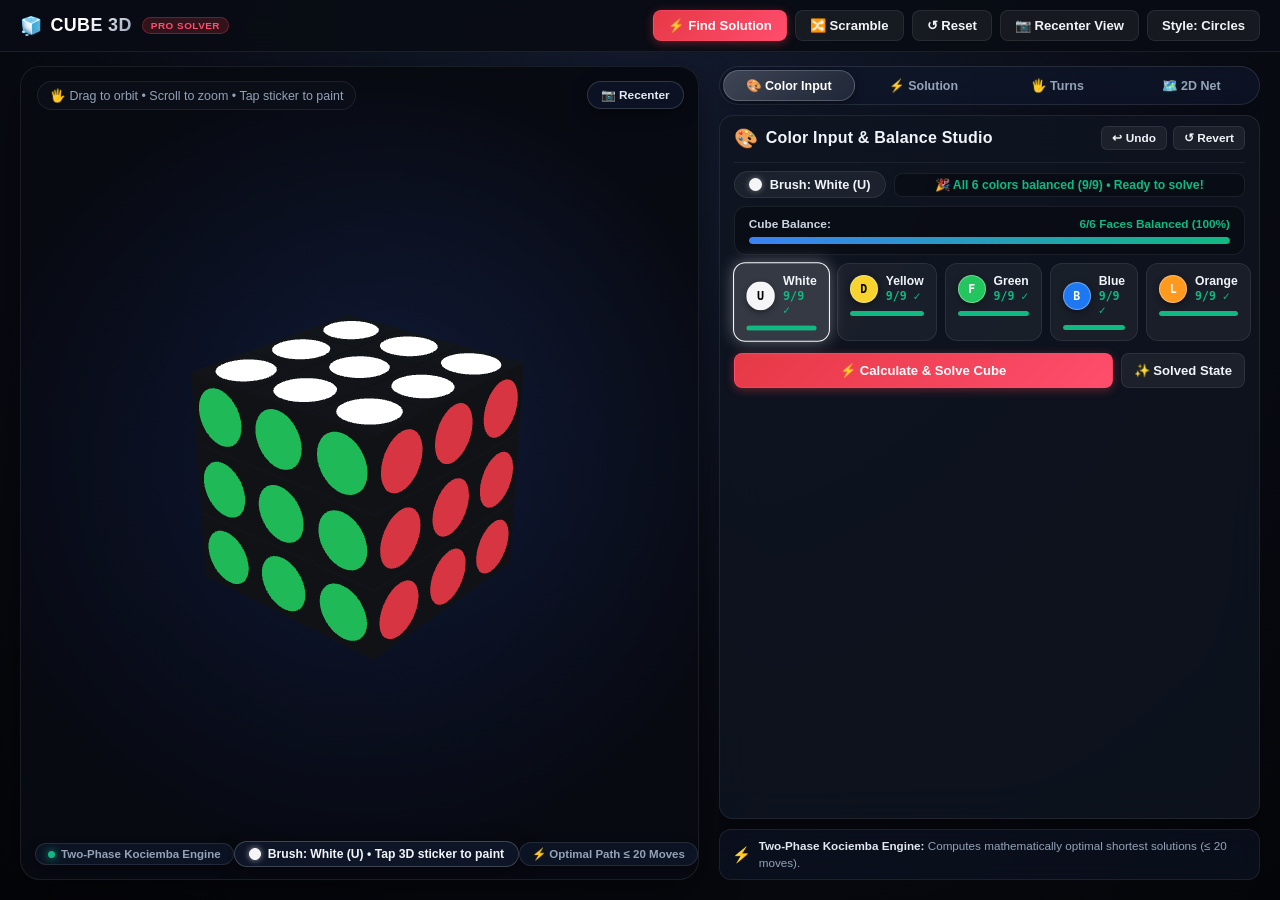
==== commit d87ecb2a: "Merge and cleanly align bottom information and eliminate pill overlap on desktop" ====
--- a/web/index.html
+++ b/web/index.html
@@ -5,7 +5,7 @@
   <meta name="viewport" content="width=device-width, initial-scale=1.0, maximum-scale=1.0, user-scalable=no, viewport-fit=cover">
   <title>3D Rubik's Cube Solver &amp; Studio</title>
   <link rel="icon" href="data:image/svg+xml,<svg xmlns=%22http://www.w3.org/2000/svg%22 viewBox=%220 0 100 100%22><text y=%22.9em%22 font-size=%2290%22>🧊</text></svg>">
-  <link rel="stylesheet" href="css/style.css?v=2.7">
+  <link rel="stylesheet" href="css/style.css?v=2.8">
 </head>
 <body>
 
@@ -64,7 +64,7 @@
 
   <!-- Page Body: Sticky 3D Cube + Scrollable Studios -->
   <div id="page-body">
-    <!-- Section 1: Sticky 3D Interactive Stage -->
+    <!-- Section 1: 3D Interactive Stage -->
     <section id="hero-stage">
     <div id="canvas-container">
       <div class="canvas-hint hide-mobile">🖐️ Drag to orbit • Scroll to zoom • Tap sticker to paint</div>
@@ -72,16 +72,20 @@
         📷 Recenter
       </button>
       <div id="active-move-display">•</div>
+      <div id="toast"></div>
+    </div>
+    <!-- Stage Bottom Bar: Unified Non-Overlapping Status & Brush Display -->
+    <div class="stage-bottom-bar">
+      <div class="stage-status-tag hide-mobile">
+        <span class="status-dot-active"></span>
+        <span>Two-Phase Kociemba Engine</span>
+      </div>
       <div id="canvas-brush-hud" class="canvas-brush-hud" style="display:none;">
         <span class="hud-swatch-dot" id="hud-swatch-dot"></span>
         <span id="hud-brush-text">Brush: White (U) • Tap 3D sticker to paint</span>
       </div>
-      <div id="toast"></div>
-    </div>
-    <!-- Stage Bottom Bar -->
-    <div class="stage-footer">
-      <div class="stage-hint-pill">
-        <span>💫 Interactive 3D Cube</span> • Scroll down to explore studios &amp; controls ⬇
+      <div class="stage-status-tag hide-mobile">
+        <span>⚡ Optimal Path &le; 20 Moves</span>
       </div>
     </div>
   </section>
@@ -254,6 +258,14 @@
         <div id="net-2d-container"></div>
       </div>
     </article>
+
+    <!-- Merged Engine & Algorithm Footer (Desktop & Tablet) -->
+    <footer class="app-info-footer hide-mobile">
+      <span class="info-footer-icon">⚡</span>
+      <span class="info-footer-text">
+        <strong>Two-Phase Kociemba Engine:</strong> Computes mathematically optimal shortest solutions (&le; 20 moves).
+      </span>
+    </footer>
 
   </main>
   </div> <!-- /#page-body -->
@@ -293,10 +305,10 @@
 
   <script src="js/three.min.js"></script>
   <script src="js/OrbitControls.js"></script>
-  <script src="js/cube3d.js?v=2.7"></script>
-  <script src="js/painter.js?v=2.7"></script>
-  <script src="js/player.js?v=2.7"></script>
-  <script src="js/app.js?v=2.7"></script>
+  <script src="js/cube3d.js?v=2.8"></script>
+  <script src="js/painter.js?v=2.8"></script>
+  <script src="js/player.js?v=2.8"></script>
+  <script src="js/app.js?v=2.8"></script>
 
 </body>
 </html>
--- a/web/css/style.css
+++ b/web/css/style.css
@@ -323,27 +323,60 @@
   transform: translateX(-50%) scale(1.06);
 }
 
-/* Floating Brush HUD */
-.canvas-brush-hud {
+/* Stage Bottom Bar (Unified non-overlapping horizontal strip) */
+.stage-bottom-bar {
   position: absolute;
   bottom: 12px;
-  left: 50%;
-  transform: translateX(-50%);
-  background: rgba(15, 23, 42, 0.88);
-  backdrop-filter: blur(14px);
-  border: 1px solid rgba(255, 255, 255, 0.18);
+  left: 14px;
+  right: 14px;
+  display: flex;
+  align-items: center;
+  justify-content: space-between;
+  pointer-events: none;
+  z-index: 25;
+}
+
+.stage-status-tag {
+  background: rgba(15, 23, 42, 0.78);
+  backdrop-filter: blur(12px);
+  border: 1px solid rgba(255, 255, 255, 0.1);
+  border-radius: 16px;
+  padding: 4px 12px;
+  font-size: 0.72rem;
+  font-weight: 600;
+  color: #94a3b8;
+  display: flex;
+  align-items: center;
+  gap: 6px;
+  box-shadow: 0 4px 12px rgba(0, 0, 0, 0.35);
+  pointer-events: auto;
+  white-space: nowrap;
+}
+
+.status-dot-active {
+  width: 7px;
+  height: 7px;
+  border-radius: 50%;
+  background: var(--success);
+  box-shadow: 0 0 8px var(--success);
+  display: inline-block;
+}
+
+/* Floating Brush HUD (Centered inside bottom bar or stage) */
+.canvas-brush-hud {
+  background: rgba(15, 23, 42, 0.92);
+  backdrop-filter: blur(16px);
+  border: 1px solid rgba(255, 255, 255, 0.2);
   border-radius: 20px;
-  padding: 6px 14px;
+  padding: 5px 14px;
   font-size: 0.76rem;
   font-weight: 600;
   color: #f1f5f9;
   display: flex;
   align-items: center;
   gap: 7px;
-  z-index: 25;
   box-shadow: 0 4px 18px rgba(0, 0, 0, 0.5);
-  pointer-events: none;
-  animation: fadeIn 0.2s;
+  pointer-events: auto;
   white-space: nowrap;
 }
 
@@ -356,27 +389,30 @@
   box-shadow: 0 0 6px rgba(255, 255, 255, 0.6);
 }
 
-.stage-footer {
-  position: absolute;
-  bottom: 8px;
-  left: 0;
-  right: 0;
-  display: flex;
-  justify-content: center;
-  pointer-events: none;
-  z-index: 20;
-}
-
-.stage-hint-pill {
-  background: rgba(15, 23, 42, 0.85);
+/* Merged Information Footer for Desktop Studio */
+.app-info-footer {
+  display: flex;
+  align-items: center;
+  gap: 8px;
+  background: rgba(15, 23, 42, 0.55);
   backdrop-filter: blur(12px);
-  border: 1px solid rgba(255, 255, 255, 0.12);
-  border-radius: 20px;
-  padding: 4px 14px;
-  font-size: 0.72rem;
-  color: #cbd5e1;
-  font-weight: 600;
-  box-shadow: 0 4px 16px rgba(0, 0, 0, 0.4);
+  border: 1px solid rgba(255, 255, 255, 0.08);
+  border-radius: 12px;
+  padding: 8px 12px;
+  font-size: 0.73rem;
+  color: var(--text-muted);
+  line-height: 1.4;
+  margin-top: auto;
+  flex-shrink: 0;
+}
+
+.info-footer-icon {
+  font-size: 0.95rem;
+  flex-shrink: 0;
+}
+
+.info-footer-text strong {
+  color: #e2e8f0;
 }
 
 /* ═══════════════════════════════════════════════════
@@ -1284,8 +1320,11 @@
     border-bottom: 1px solid rgba(255, 255, 255, 0.12);
   }
 
-  .stage-footer {
-    display: none;
+  .stage-bottom-bar {
+    justify-content: center;
+    bottom: 8px;
+    left: 8px;
+    right: 8px;
   }
 
   .floating-cam-btn {
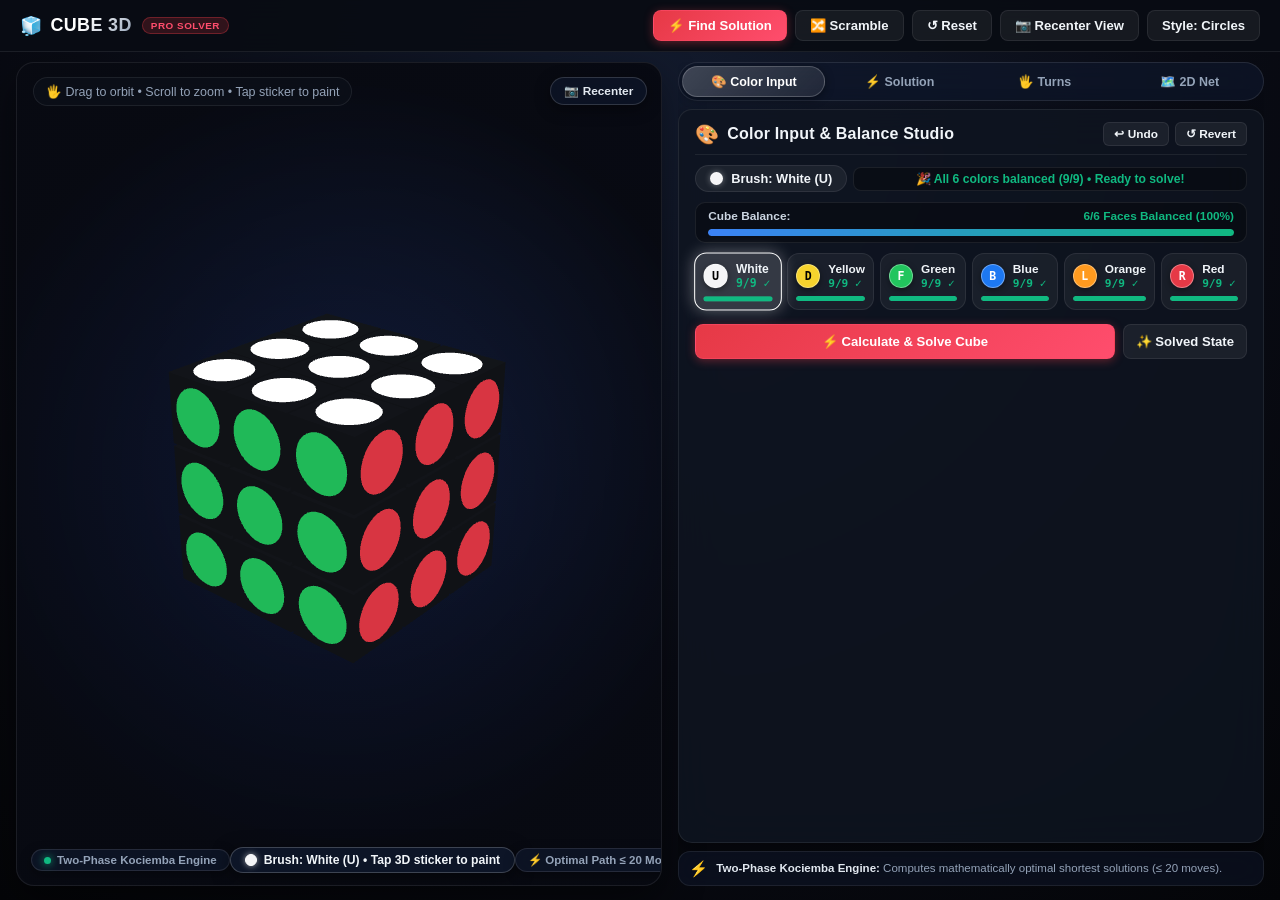
==== commit 5213fde5: "Widen desktop studio panel, reduce padding, fill empty space in color input" ====
--- a/web/index.html
+++ b/web/index.html
@@ -5,7 +5,7 @@
   <meta name="viewport" content="width=device-width, initial-scale=1.0, maximum-scale=1.0, user-scalable=no, viewport-fit=cover">
   <title>3D Rubik's Cube Solver &amp; Studio</title>
   <link rel="icon" href="data:image/svg+xml,<svg xmlns=%22http://www.w3.org/2000/svg%22 viewBox=%220 0 100 100%22><text y=%22.9em%22 font-size=%2290%22>🧊</text></svg>">
-  <link rel="stylesheet" href="css/style.css?v=2.8">
+  <link rel="stylesheet" href="css/style.css?v=2.9">
 </head>
 <body>
 
@@ -305,10 +305,10 @@
 
   <script src="js/three.min.js"></script>
   <script src="js/OrbitControls.js"></script>
-  <script src="js/cube3d.js?v=2.8"></script>
-  <script src="js/painter.js?v=2.8"></script>
-  <script src="js/player.js?v=2.8"></script>
-  <script src="js/app.js?v=2.8"></script>
+  <script src="js/cube3d.js?v=2.9"></script>
+  <script src="js/painter.js?v=2.9"></script>
+  <script src="js/player.js?v=2.9"></script>
+  <script src="js/app.js?v=2.9"></script>
 
 </body>
 </html>
--- a/web/css/style.css
+++ b/web/css/style.css
@@ -515,9 +515,10 @@
   align-items: center;
   justify-content: space-between;
   border-bottom: 1px solid rgba(255, 255, 255, 0.07);
-  padding-bottom: 12px;
+  padding-bottom: 8px;
   flex-wrap: wrap;
-  gap: 10px;
+  gap: 8px;
+  flex-shrink: 0;
 }
 
 .card-title-group {
@@ -699,7 +700,8 @@
   display: flex;
   align-items: center;
   justify-content: space-between;
-  gap: 8px;
+  gap: 6px;
+  flex-shrink: 0;
   width: 100%;
   flex-wrap: wrap;
 }
@@ -752,8 +754,9 @@
 .total-balance-meter-container {
   background: rgba(0, 0, 0, 0.3);
   border: 1px solid rgba(255, 255, 255, 0.08);
-  border-radius: 12px;
-  padding: 10px 14px;
+  border-radius: 10px;
+  padding: 7px 12px;
+  flex-shrink: 0;
   display: flex;
   flex-direction: column;
   gap: 6px;
@@ -1271,31 +1274,74 @@
 @media (min-width: 901px) {
   #page-body {
     flex-direction: row;
-    max-width: 1440px;
+    max-width: 1500px;
     margin: 0 auto;
     width: 100%;
-    gap: 20px;
-    padding: 14px 20px 20px;
+    gap: 16px;
+    padding: 10px 16px 14px;
   }
 
   #hero-stage {
-    flex: 1.25;
+    flex: 1.1;
     height: 100%;
     min-height: 0;
     max-height: none;
-    border-radius: 20px;
+    border-radius: 18px;
     border: 1px solid var(--panel-border);
     box-shadow: 0 16px 40px rgba(0, 0, 0, 0.45);
   }
 
   #app-studios {
     flex: 1;
-    max-width: 580px;
+    max-width: 680px;
+    min-width: 420px;
     height: 100%;
     min-height: 0;
     max-height: none;
     padding: 0;
+    gap: 8px;
+  }
+
+  .studio-card {
+    padding: 12px 16px;
     gap: 10px;
+  }
+
+  .studio-card-header {
+    padding-bottom: 8px;
+    gap: 8px;
+  }
+
+  .paint3d-top-bar {
+    gap: 6px;
+  }
+
+  .total-balance-meter-container {
+    padding: 6px 12px;
+  }
+
+  .paint3d-cards-grid {
+    grid-template-columns: repeat(6, 1fr);
+    gap: 6px;
+  }
+
+  .paint3d-color-card {
+    padding: 8px 8px;
+    gap: 6px;
+  }
+
+  .color-card-swatch {
+    width: 24px;
+    height: 24px;
+    min-width: 24px;
+  }
+
+  .color-card-name { font-size: 0.74rem; }
+  .color-card-count { font-size: 0.7rem; }
+
+  .app-info-footer {
+    padding: 6px 10px;
+    font-size: 0.72rem;
   }
 }
 
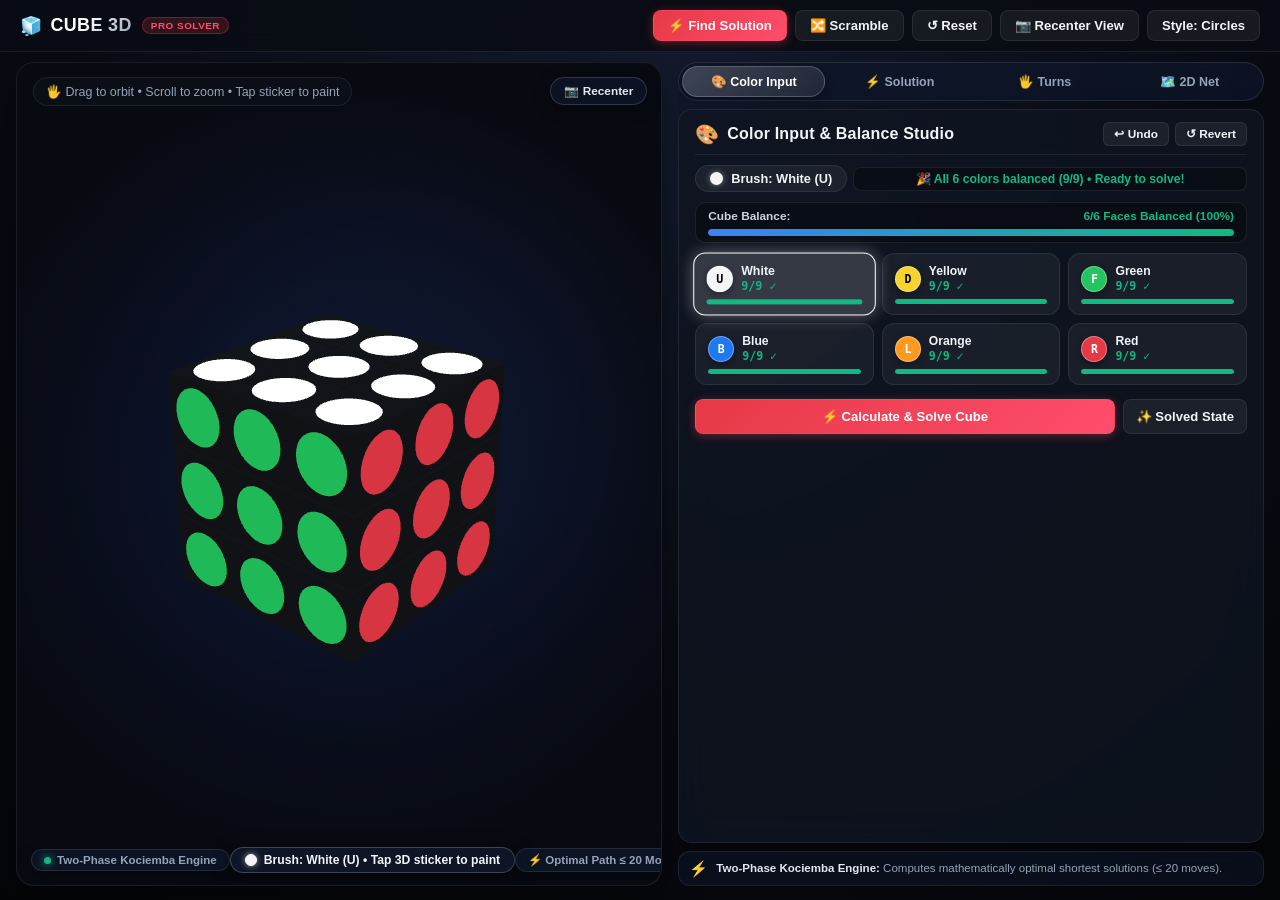
==== commit 2617a382: "Arrange color cards in 2 rows (3x2 grid) on desktop for better look" ====
--- a/web/index.html
+++ b/web/index.html
@@ -5,7 +5,7 @@
   <meta name="viewport" content="width=device-width, initial-scale=1.0, maximum-scale=1.0, user-scalable=no, viewport-fit=cover">
   <title>3D Rubik's Cube Solver &amp; Studio</title>
   <link rel="icon" href="data:image/svg+xml,<svg xmlns=%22http://www.w3.org/2000/svg%22 viewBox=%220 0 100 100%22><text y=%22.9em%22 font-size=%2290%22>🧊</text></svg>">
-  <link rel="stylesheet" href="css/style.css?v=2.9">
+  <link rel="stylesheet" href="css/style.css?v=3.0">
 </head>
 <body>
 
--- a/web/css/style.css
+++ b/web/css/style.css
@@ -1321,23 +1321,23 @@
   }
 
   .paint3d-cards-grid {
-    grid-template-columns: repeat(6, 1fr);
+    grid-template-columns: repeat(3, 1fr);
+    gap: 8px;
+  }
+
+  .paint3d-color-card {
+    padding: 10px 12px;
     gap: 6px;
   }
 
-  .paint3d-color-card {
-    padding: 8px 8px;
-    gap: 6px;
-  }
-
   .color-card-swatch {
-    width: 24px;
-    height: 24px;
-    min-width: 24px;
-  }
-
-  .color-card-name { font-size: 0.74rem; }
-  .color-card-count { font-size: 0.7rem; }
+    width: 26px;
+    height: 26px;
+    min-width: 26px;
+  }
+
+  .color-card-name { font-size: 0.76rem; }
+  .color-card-count { font-size: 0.72rem; }
 
   .app-info-footer {
     padding: 6px 10px;
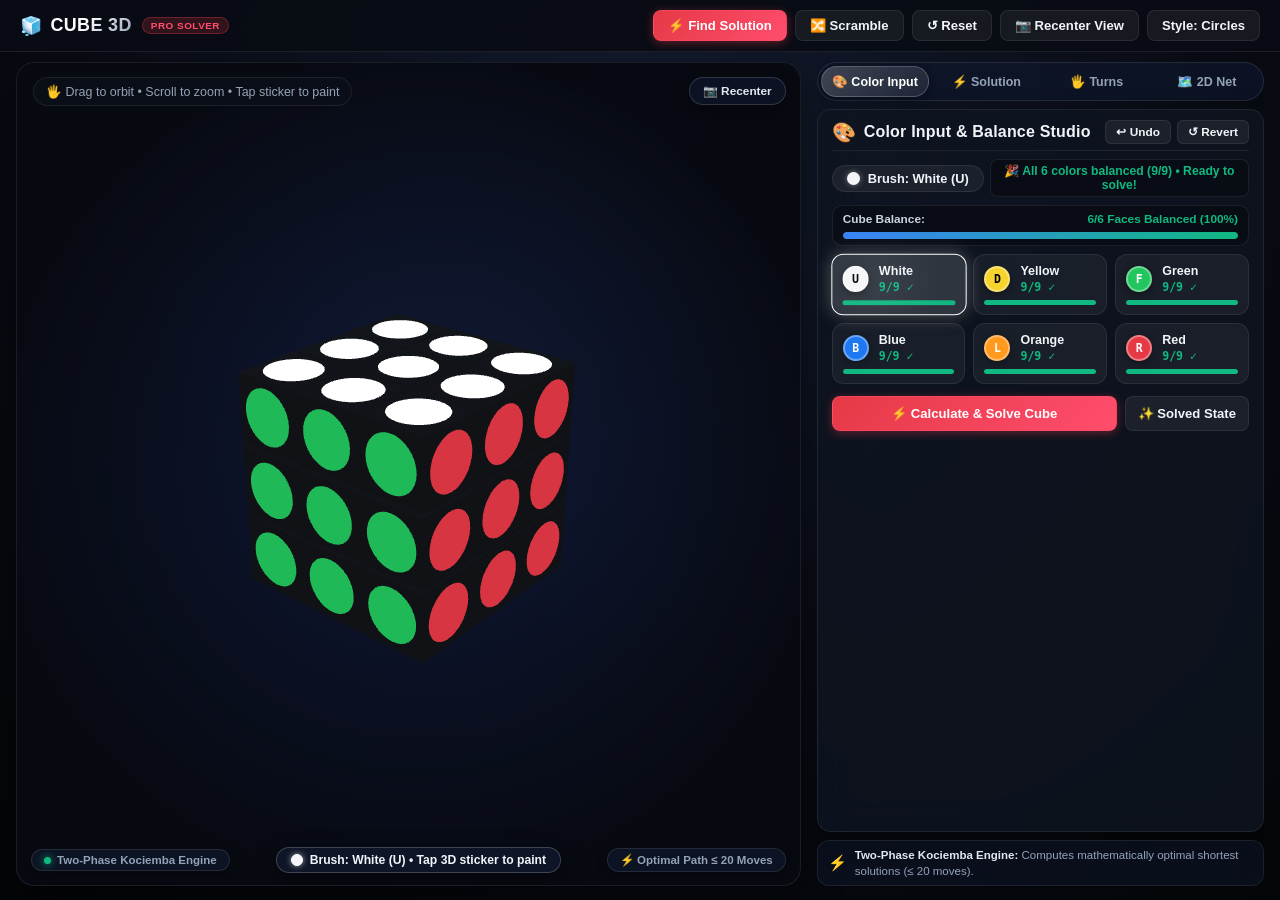
==== commit e43c9e57: "Decrease right panel width and arrange color cards in compact 3x2 grid" ====
--- a/web/index.html
+++ b/web/index.html
@@ -5,7 +5,7 @@
   <meta name="viewport" content="width=device-width, initial-scale=1.0, maximum-scale=1.0, user-scalable=no, viewport-fit=cover">
   <title>3D Rubik's Cube Solver &amp; Studio</title>
   <link rel="icon" href="data:image/svg+xml,<svg xmlns=%22http://www.w3.org/2000/svg%22 viewBox=%220 0 100 100%22><text y=%22.9em%22 font-size=%2290%22>🧊</text></svg>">
-  <link rel="stylesheet" href="css/style.css?v=3.0">
+  <link rel="stylesheet" href="css/style.css?v=3.2">
 </head>
 <body>
 
--- a/web/css/style.css
+++ b/web/css/style.css
@@ -733,12 +733,12 @@
   font-size: 0.76rem;
   font-weight: 600;
   text-align: center;
-  padding: 4px 12px;
+  padding: 4px 10px;
   border-radius: 8px;
   background: rgba(0, 0, 0, 0.3);
   border: 1px solid var(--panel-border);
   flex: 1;
-  min-width: 200px;
+  min-width: 140px;
 }
 
 .status-ok { color: #10b981; }
@@ -784,11 +784,11 @@
   box-shadow: 0 0 10px rgba(16, 185, 129, 0.5);
 }
 
-/* 6 Interactive Color Cards Grid */
+/* 6 Interactive Color Cards Grid — default: 3 columns (2 rows) */
 .paint3d-cards-grid {
   display: grid;
-  grid-template-columns: repeat(6, 1fr);
-  gap: 8px;
+  grid-template-columns: repeat(3, 1fr);
+  gap: 10px;
   width: 100%;
 }
 
@@ -796,48 +796,76 @@
   display: flex;
   flex-direction: column;
   gap: 8px;
-  padding: 10px 12px;
+  padding: 12px 14px;
   background: rgba(255, 255, 255, 0.05);
   border: 1.5px solid rgba(255, 255, 255, 0.08);
-  border-radius: 12px;
+  border-radius: 14px;
   cursor: pointer;
-  transition: all 0.18s cubic-bezier(0.16, 1, 0.3, 1);
+  transition: all 0.22s cubic-bezier(0.16, 1, 0.3, 1);
   user-select: none;
+  position: relative;
+  overflow: hidden;
+}
+
+.paint3d-color-card::before {
+  content: '';
+  position: absolute;
+  inset: 0;
+  border-radius: 14px;
+  opacity: 0;
+  transition: opacity 0.25s ease;
+  pointer-events: none;
+  background: radial-gradient(circle at 30% 40%, var(--card-glow, rgba(255,255,255,0.06)) 0%, transparent 70%);
+}
+
+.paint3d-color-card:hover::before {
+  opacity: 1;
 }
 
 .paint3d-color-card:hover {
-  background: rgba(255, 255, 255, 0.1);
+  background: rgba(255, 255, 255, 0.09);
   border-color: rgba(255, 255, 255, 0.22);
-  transform: translateY(-2px);
+  transform: translateY(-3px);
+  box-shadow: 0 6px 20px rgba(0, 0, 0, 0.35);
 }
 
 .paint3d-color-card:active {
-  transform: scale(0.96);
+  transform: scale(0.97);
 }
 
 .paint3d-color-card.selected {
   border-color: #ffffff !important;
-  background: rgba(255, 255, 255, 0.16) !important;
-  box-shadow: 0 0 16px rgba(255, 255, 255, 0.35);
-  transform: scale(1.02);
+  background: rgba(255, 255, 255, 0.14) !important;
+  box-shadow: 0 0 18px rgba(255, 255, 255, 0.3), 0 4px 16px rgba(0, 0, 0, 0.3);
+  transform: scale(1.01);
+}
+
+.paint3d-color-card.selected::before {
+  opacity: 1;
 }
 
 .color-card-top {
   display: flex;
   align-items: center;
-  gap: 8px;
+  gap: 10px;
 }
 
 .color-card-swatch {
-  width: 28px;
-  height: 28px;
-  min-width: 28px;
+  width: 32px;
+  height: 32px;
+  min-width: 32px;
   border-radius: 50%;
-  border: 1.5px solid rgba(255, 255, 255, 0.35);
+  border: 2px solid rgba(255, 255, 255, 0.35);
   display: flex;
   align-items: center;
   justify-content: center;
-  box-shadow: 0 2px 6px rgba(0, 0, 0, 0.4);
+  box-shadow: 0 2px 8px rgba(0, 0, 0, 0.4);
+  transition: transform 0.2s ease, box-shadow 0.2s ease;
+}
+
+.paint3d-color-card:hover .color-card-swatch {
+  transform: scale(1.08);
+  box-shadow: 0 0 12px rgba(255, 255, 255, 0.2);
 }
 
 .color-key-badge {
@@ -854,7 +882,7 @@
 }
 
 .color-card-name {
-  font-size: 0.76rem;
+  font-size: 0.82rem;
   font-weight: 700;
   color: #f1f5f9;
   white-space: nowrap;
@@ -863,10 +891,10 @@
 }
 
 .color-card-count {
-  font-size: 0.72rem;
+  font-size: 0.74rem;
   font-family: monospace;
   font-weight: 700;
-  margin-top: 1px;
+  margin-top: 2px;
 }
 
 .color-card-count.count-ok { color: #10b981; }
@@ -1282,7 +1310,7 @@
   }
 
   #hero-stage {
-    flex: 1.1;
+    flex: 1.4;
     height: 100%;
     min-height: 0;
     max-height: none;
@@ -1292,9 +1320,9 @@
   }
 
   #app-studios {
-    flex: 1;
-    max-width: 680px;
-    min-width: 420px;
+    flex: 0.8;
+    max-width: 480px;
+    min-width: 340px;
     height: 100%;
     min-height: 0;
     max-height: none;
@@ -1303,13 +1331,13 @@
   }
 
   .studio-card {
-    padding: 12px 16px;
-    gap: 10px;
+    padding: 10px 14px;
+    gap: 8px;
   }
 
   .studio-card-header {
-    padding-bottom: 8px;
-    gap: 8px;
+    padding-bottom: 6px;
+    gap: 6px;
   }
 
   .paint3d-top-bar {
@@ -1317,7 +1345,7 @@
   }
 
   .total-balance-meter-container {
-    padding: 6px 12px;
+    padding: 6px 10px;
   }
 
   .paint3d-cards-grid {
@@ -1326,8 +1354,9 @@
   }
 
   .paint3d-color-card {
-    padding: 10px 12px;
+    padding: 9px 10px;
     gap: 6px;
+    border-radius: 12px;
   }
 
   .color-card-swatch {
@@ -1336,7 +1365,7 @@
     min-width: 26px;
   }
 
-  .color-card-name { font-size: 0.76rem; }
+  .color-card-name { font-size: 0.78rem; }
   .color-card-count { font-size: 0.72rem; }
 
   .app-info-footer {
@@ -1408,23 +1437,23 @@
 
   .paint3d-cards-grid {
     grid-template-columns: repeat(3, 1fr);
+    gap: 6px;
+  }
+
+  .paint3d-color-card {
+    padding: 8px 8px;
     gap: 5px;
-  }
-
-  .paint3d-color-card {
-    padding: 6px 6px;
-    gap: 5px;
-    border-radius: 9px;
+    border-radius: 10px;
   }
 
   .color-card-swatch {
-    width: 20px;
-    height: 20px;
-    min-width: 20px;
-  }
-
-  .color-card-name { font-size: 0.7rem; }
-  .color-card-count { font-size: 0.65rem; }
+    width: 22px;
+    height: 22px;
+    min-width: 22px;
+  }
+
+  .color-card-name { font-size: 0.72rem; }
+  .color-card-count { font-size: 0.66rem; }
 
   .moves-grid {
     grid-template-columns: repeat(6, 1fr);
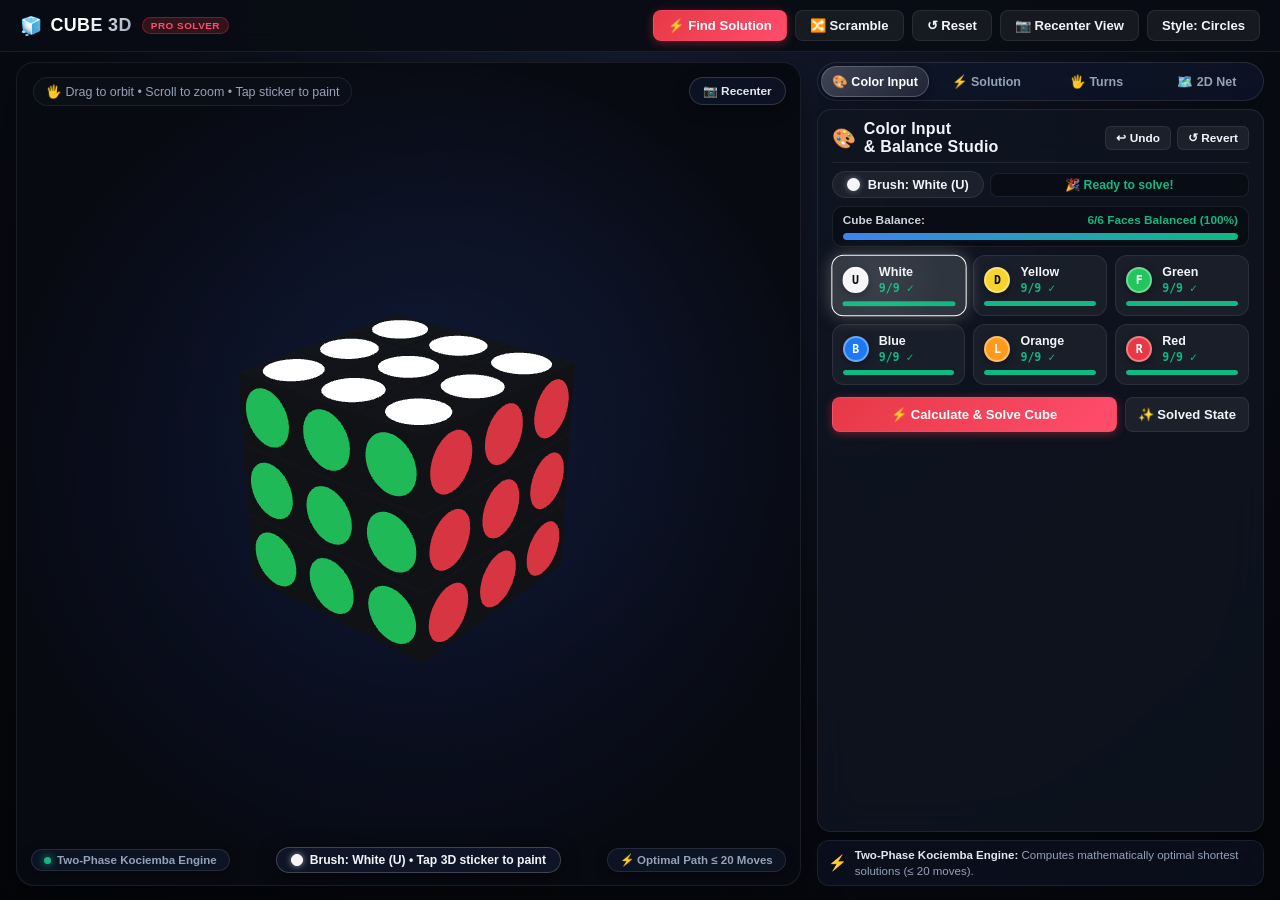
==== commit 8061ac1d: "Reduce balance sentence and streamline mobile color input module" ====
--- a/web/index.html
+++ b/web/index.html
@@ -5,7 +5,7 @@
   <meta name="viewport" content="width=device-width, initial-scale=1.0, maximum-scale=1.0, user-scalable=no, viewport-fit=cover">
   <title>3D Rubik's Cube Solver &amp; Studio</title>
   <link rel="icon" href="data:image/svg+xml,<svg xmlns=%22http://www.w3.org/2000/svg%22 viewBox=%220 0 100 100%22><text y=%22.9em%22 font-size=%2290%22>🧊</text></svg>">
-  <link rel="stylesheet" href="css/style.css?v=3.2">
+  <link rel="stylesheet" href="css/style.css?v=3.3">
 </head>
 <body>
 
@@ -114,7 +114,7 @@
       <div class="studio-card-header">
         <div class="card-title-group">
           <span class="card-icon">🎨</span>
-          <h2>Color Input &amp; Balance Studio</h2>
+          <h2>Color Input <span class="hide-mobile">&amp; Balance Studio</span></h2>
         </div>
         <div class="paint3d-actions">
           <button class="btn btn-sm" id="btn-undo-3d" onclick="app.painter.undo()" disabled title="Undo last paint">↩ Undo</button>
@@ -126,15 +126,15 @@
       <div class="paint3d-top-bar">
         <div class="paint3d-brush-pill" id="paint3d-brush-info">
           <span class="brush-dot" id="brush-dot" style="background:#f5f5f7;"></span>
-          <span class="brush-title" id="brush-title">Brush: <strong>White (U)</strong> • Tap 3D sticker to paint</span>
+          <span class="brush-title" id="brush-title">Brush: <strong>White (U)</strong></span>
         </div>
         <div class="paint3d-balance-bar" id="paint3d-balance-msg">
-          <span class="status-ok">🎉 All 6 colors balanced (9/9) • Ready to solve!</span>
+          <span class="status-ok">🎉 Ready to solve!</span>
         </div>
       </div>
 
       <!-- Overall 6-Face Balance Progress Bar -->
-      <div class="total-balance-meter-container">
+      <div class="total-balance-meter-container hide-mobile">
         <div class="total-balance-header">
           <span style="font-size: 0.74rem; font-weight: 700; color: #cbd5e1;">Cube Balance:</span>
           <span style="font-size: 0.74rem; font-weight: 700; color: #10b981;" id="total-balance-label">6/6 Faces Balanced (100%)</span>
@@ -305,10 +305,10 @@
 
   <script src="js/three.min.js"></script>
   <script src="js/OrbitControls.js"></script>
-  <script src="js/cube3d.js?v=2.9"></script>
-  <script src="js/painter.js?v=2.9"></script>
-  <script src="js/player.js?v=2.9"></script>
-  <script src="js/app.js?v=2.9"></script>
+  <script src="js/cube3d.js?v=3.0"></script>
+  <script src="js/painter.js?v=3.0"></script>
+  <script src="js/player.js?v=3.0"></script>
+  <script src="js/app.js?v=3.0"></script>
 
 </body>
 </html>
--- a/web/css/style.css
+++ b/web/css/style.css
@@ -1426,34 +1426,105 @@
   }
 
   .studio-card {
-    padding: 10px 12px;
+    padding: 9px 11px;
     border-radius: 14px;
-    gap: 8px;
+    gap: 7px;
+  }
+
+  .studio-card-header {
+    padding-bottom: 6px;
+    gap: 6px;
   }
 
   .studio-card-header h2 {
-    font-size: 0.88rem;
+    font-size: 0.86rem;
+  }
+
+  .paint3d-top-bar {
+    display: flex;
+    align-items: center;
+    justify-content: space-between;
+    gap: 6px;
+    width: 100%;
+    margin-bottom: 1px;
+  }
+
+  .paint3d-brush-pill {
+    padding: 4px 10px;
+    font-size: 0.74rem;
+    gap: 6px;
+    background: rgba(255, 255, 255, 0.08);
+    border-radius: 16px;
+  }
+
+  .paint3d-balance-bar {
+    padding: 4px 10px;
+    font-size: 0.74rem;
+    min-width: 0;
+    flex: initial;
+    border-radius: 16px;
+    white-space: nowrap;
+  }
+
+  .total-balance-meter-container {
+    display: none !important;
   }
 
   .paint3d-cards-grid {
     grid-template-columns: repeat(3, 1fr);
     gap: 6px;
+    width: 100%;
   }
 
   .paint3d-color-card {
-    padding: 8px 8px;
-    gap: 5px;
+    padding: 7px 8px;
+    gap: 4px;
     border-radius: 10px;
+    background: rgba(255, 255, 255, 0.05);
+  }
+
+  .paint3d-color-card.selected {
+    box-shadow: 0 0 12px rgba(255, 255, 255, 0.4);
+    background: rgba(255, 255, 255, 0.16) !important;
+    border-color: #fff !important;
+  }
+
+  .color-card-top {
+    display: flex;
+    align-items: center;
+    gap: 6px;
   }
 
   .color-card-swatch {
-    width: 22px;
-    height: 22px;
-    min-width: 22px;
-  }
-
-  .color-card-name { font-size: 0.72rem; }
-  .color-card-count { font-size: 0.66rem; }
+    width: 24px;
+    height: 24px;
+    min-width: 24px;
+  }
+
+  .color-card-name {
+    font-size: 0.72rem;
+    font-weight: 700;
+  }
+
+  .color-card-count {
+    font-size: 0.67rem;
+    margin-top: 1px;
+  }
+
+  .color-progress-track {
+    height: 3px;
+    border-radius: 2px;
+  }
+
+  .studio-card-actions {
+    margin-top: 2px;
+    gap: 6px;
+  }
+
+  .studio-card-actions .btn {
+    padding: 8px 10px;
+    font-size: 0.8rem;
+  }
 
   .moves-grid {
     grid-template-columns: repeat(6, 1fr);
